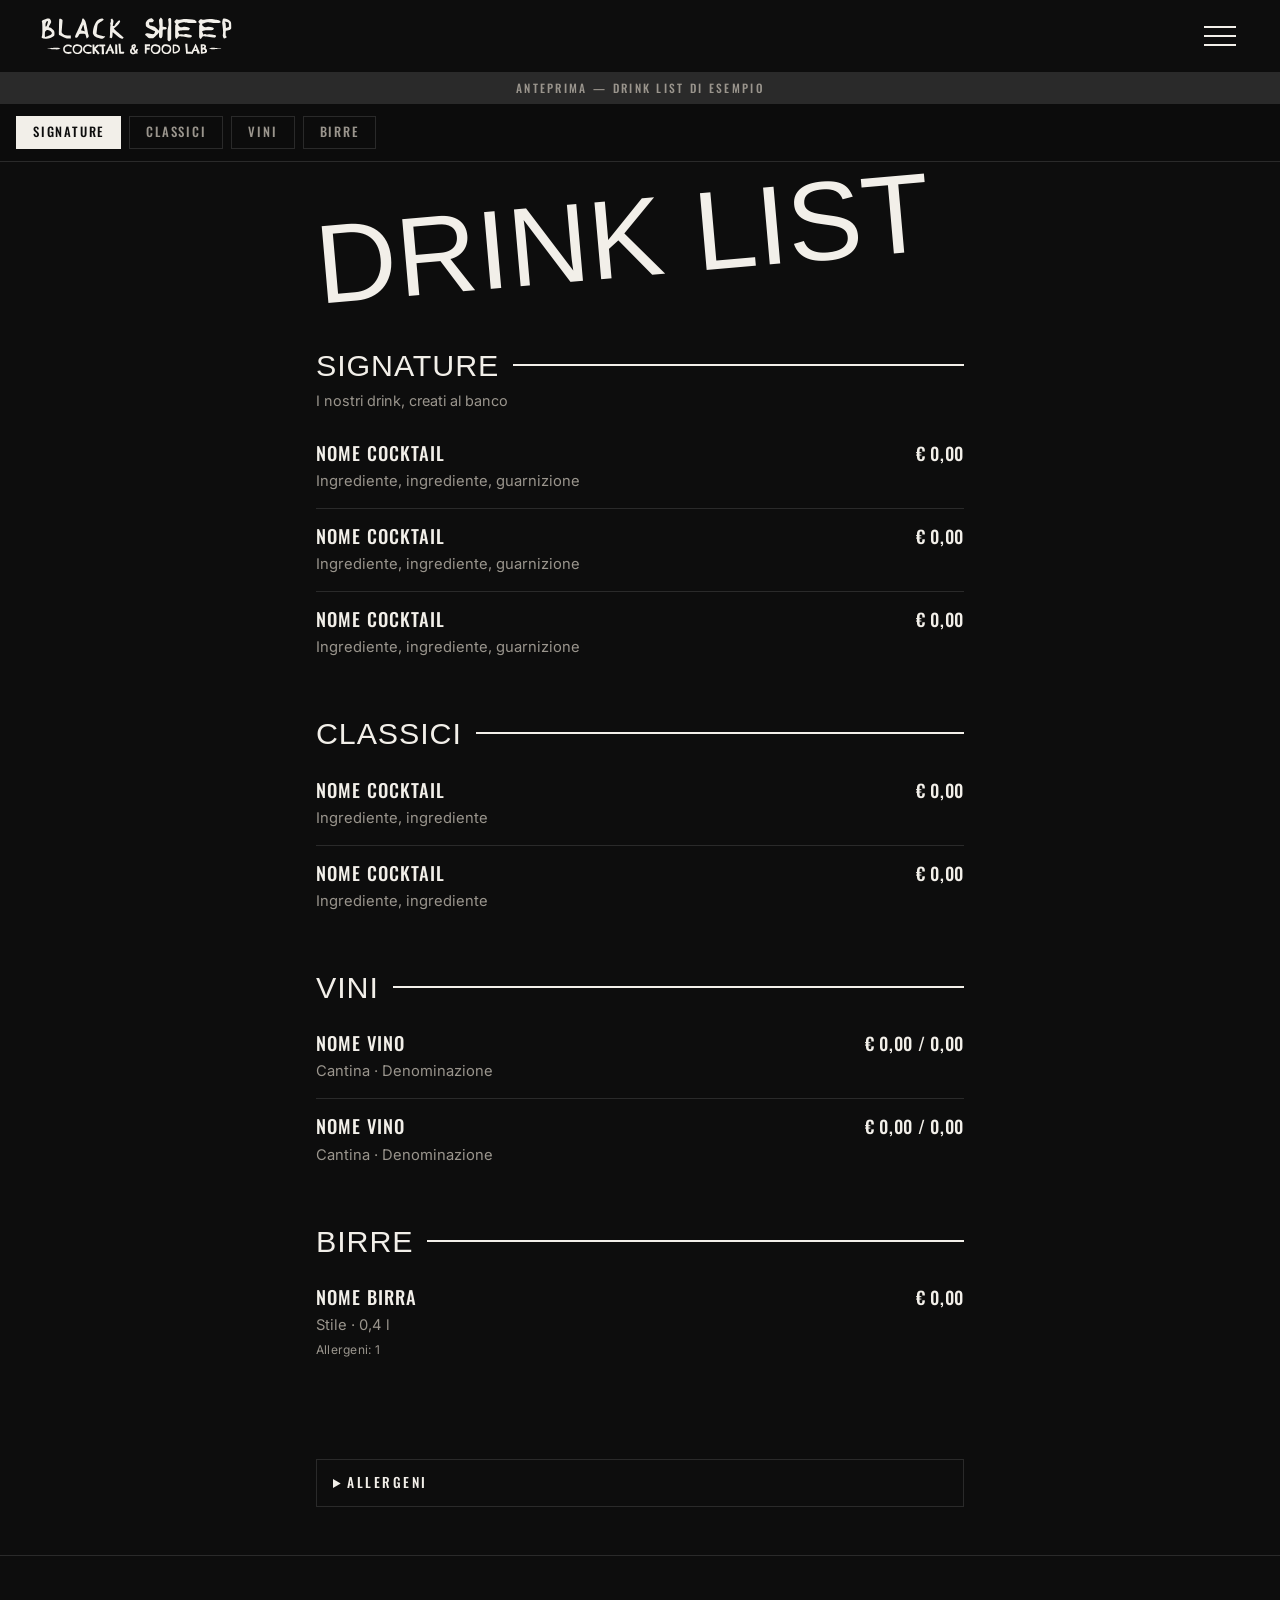
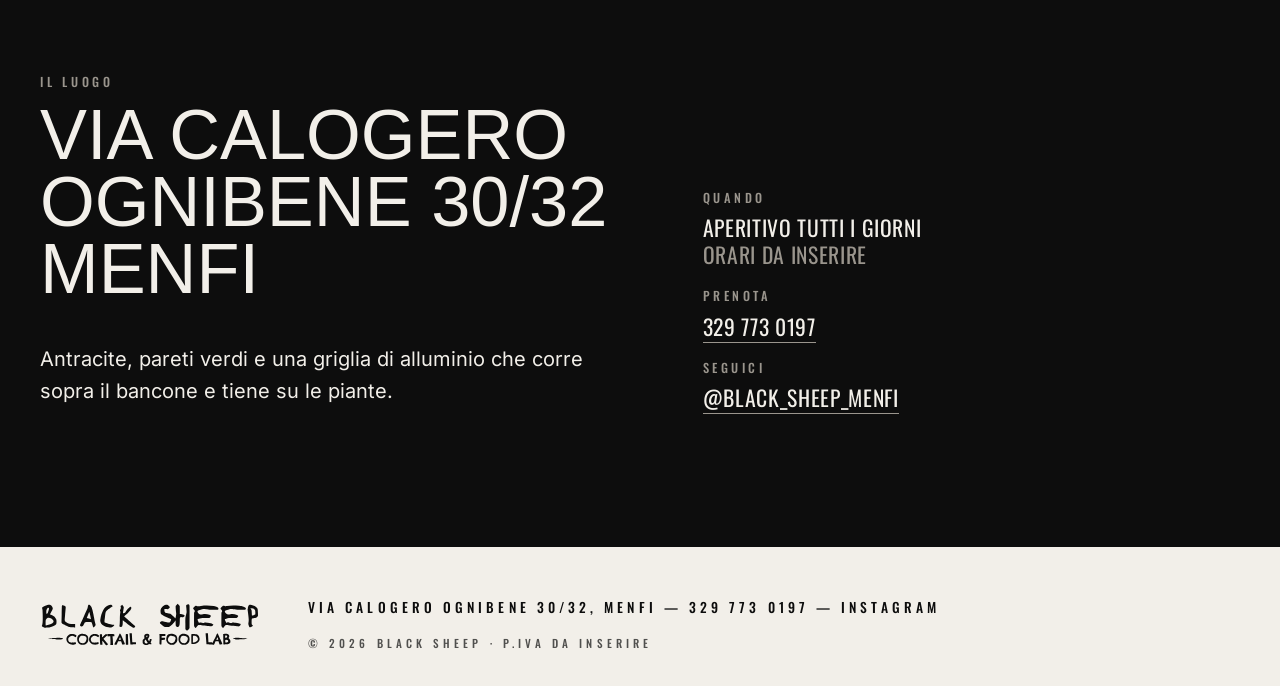
==== drink/index.html @ 18cd416e "Sito su tre pagine dal menu ad hamburger: Home, Storia, Drink list Il luogo con il telefono per pren" ====
<!doctype html>
<html lang="it">
<head>
  <meta charset="utf-8">
  <meta name="viewport" content="width=device-width, initial-scale=1, viewport-fit=cover">
  <title>Drink list · Black Sheep Menfi</title>
  <meta name="description" content="La drink card di Black Sheep, cocktail &amp; food lab a Menfi: signature di Giacomo, classici, vini e birre.">
  <meta name="theme-color" content="#0d0d0d">
  <meta property="og:title" content="Drink list · Black Sheep Menfi">
  <meta property="og:description" content="Uscire dagli schemi, un drink alla volta. Menfi.">
  <meta property="og:image" content="../assets/og.png">
  <link rel="icon" href="../assets/marchio.svg" type="image/svg+xml">
  <link rel="apple-touch-icon" href="../assets/apple-touch-icon.png">
  <link rel="preload" href="../assets/fonts/anton-latin-400-normal.woff2" as="font" type="font/woff2" crossorigin>
  <link rel="preload" href="../assets/fonts/oswald-latin-500-normal.woff2" as="font" type="font/woff2" crossorigin>
  <link rel="stylesheet" href="../style.css">
</head>
<body class="page-menu">
  <header class="nav">
    <div class="wrap nav__inner">
      <a class="nav__brand" href="../" aria-label="Black Sheep, home">
        <img src="../assets/logo-scritta-bianco.svg" alt="Black Sheep · Cocktail &amp; Food Lab" width="193" height="40">
      </a>
      <button class="nav__toggle" type="button" aria-label="Menu" aria-expanded="false" aria-controls="panel">
        <span></span><span></span><span></span>
      </button>
      <div class="nav__panel" id="panel">
        <nav class="nav__links" aria-label="Pagine">
          <a href="../">Home</a>
          <a href="../storia/">Storia</a>
          <a href="../drink/" aria-current="page">Drink list</a>
        </nav>
        <div class="nav__extra">
          <a class="btn btn--solid" href="tel:+393297730197">Prenota · 329 773 0197</a>
          <a class="btn" href="https://www.instagram.com/black_sheep_menfi/" target="_blank" rel="noopener">Instagram</a>
        </div>
      </div>
    </div>
  </header>

  <p class="preview" id="preview" hidden>Anteprima — drink list di esempio</p>

  <h1 class="visually-hidden">Drink list di Black Sheep · Cocktail &amp; Food Lab</h1>

  <nav class="tabs" id="tabs" aria-label="Categorie del menù"></nav>

  <main class="mmain" id="menu"></main>

  <section class="info" aria-label="Note e allergeni">
    <p class="info__coperto" id="coperto"></p>
    <details class="allergeni">
      <summary>Allergeni</summary>
      <p>Per qualsiasi informazione su allergeni e intolleranze chiedi al nostro staff.</p>
      <ol>
        <li>Cereali contenenti glutine</li>
        <li>Crostacei</li>
        <li>Uova</li>
        <li>Pesce</li>
        <li>Arachidi</li>
        <li>Soia</li>
        <li>Latte e lattosio</li>
        <li>Frutta a guscio</li>
        <li>Sedano</li>
        <li>Senape</li>
        <li>Semi di sesamo</li>
        <li>Anidride solforosa e solfiti</li>
        <li>Lupini</li>
        <li>Molluschi</li>
      </ol>
    </details>
  </section>


  <section class="place" aria-labelledby="luogo">
    <div class="wrap place__inner">
      <div>
        <p class="eyebrow" id="luogo">Il luogo</p>
        <h2 class="place__title"><a href="https://maps.google.com/?q=Via+Calogero+Ognibene+30,+92013+Menfi+AG" target="_blank" rel="noopener">Via Calogero<br>Ognibene 30/32<br>Menfi</a></h2>
        <div class="story story--wide">
          <p>Antracite, pareti verdi e una griglia di alluminio che corre sopra il bancone e tiene su le piante.</p>
        </div>
      </div>
      <dl class="facts">
        <div>
          <dt>Quando</dt>
          <dd>Aperitivo tutti i giorni<br><span class="todo">orari da inserire</span></dd>
        </div>
        <div>
          <dt>Prenota</dt>
          <dd><a href="tel:+393297730197">329 773 0197</a></dd>
        </div>
        <div>
          <dt>Seguici</dt>
          <dd><a href="https://www.instagram.com/black_sheep_menfi/" target="_blank" rel="noopener">@black_sheep_menfi</a></dd>
        </div>
      </dl>
    </div>
  </section>

  <footer class="foot">
    <div class="wrap foot__inner">
      <img class="foot__logo" src="../assets/logo-scritta.svg" alt="Black Sheep · Cocktail &amp; Food Lab" width="2139" height="444">
      <div class="foot__text">
        <p>Via Calogero Ognibene 30/32, Menfi — <a href="tel:+393297730197">329 773 0197</a> — <a href="https://www.instagram.com/black_sheep_menfi/" target="_blank" rel="noopener">Instagram</a></p>
        <p class="foot__small">© 2026 Black Sheep · P.IVA da inserire</p>
      </div>
    </div>
  </footer>

  <script src="menu.js"></script>
  <script src="app.js"></script>
  <script src="../site.js"></script>
</body>
</html>
---- style.css ----
/* Font ospitati sul sito: nessuna richiesta a servizi esterni */
@font-face { font-family: "Anton"; font-weight: 400; font-display: swap; src: url("assets/fonts/anton-latin-400-normal.woff2") format("woff2"); }
@font-face { font-family: "Oswald"; font-weight: 400; font-display: swap; src: url("assets/fonts/oswald-latin-400-normal.woff2") format("woff2"); }
@font-face { font-family: "Oswald"; font-weight: 500; font-display: swap; src: url("assets/fonts/oswald-latin-500-normal.woff2") format("woff2"); }
@font-face { font-family: "Oswald"; font-weight: 600; font-display: swap; src: url("assets/fonts/oswald-latin-600-normal.woff2") format("woff2"); }
@font-face { font-family: "Inter"; font-weight: 400; font-display: swap; src: url("assets/fonts/inter-latin-400-normal.woff2") format("woff2"); }
@font-face { font-family: "Inter"; font-weight: 500; font-display: swap; src: url("assets/fonts/inter-latin-500-normal.woff2") format("woff2"); }
@font-face { font-family: "Inter"; font-weight: 400; font-style: italic; font-display: swap; src: url("assets/fonts/inter-latin-400-italic.woff2") format("woff2"); }

:root {
  --bg: #0d0d0d;
  --ink: #f2efe9;
  --muted: #9a958d;
  --line: #2a2a2a;
  --poster: "Anton", Impact, "Arial Narrow", sans-serif;
  --display: "Oswald", "Arial Narrow", sans-serif;
  --body: "Inter", system-ui, -apple-system, sans-serif;
  --wrap: 1240px;
  --nav-h: 72px;
}

* { box-sizing: border-box; }

html { scroll-behavior: smooth; scroll-padding-top: var(--nav-h); -webkit-text-size-adjust: 100%; }

body {
  margin: 0;
  background: var(--bg);
  color: var(--ink);
  font: 400 16px/1.6 var(--body);
  -webkit-font-smoothing: antialiased;
  overflow-x: hidden;
}

a { color: inherit; }
img { max-width: 100%; }

.wrap { max-width: var(--wrap); margin: 0 auto; padding: 0 20px; }

/* Ardesia: piastrella specchiata, senza giunture */
.slate { background: #1b1b1b url("assets/ardesia.jpg") center top / 1000px auto repeat; }

/* ——— Navigazione: barra con la scritta e menu ad hamburger a tutto schermo ——— */
.nav {
  position: sticky;
  top: 0;
  z-index: 50;
  height: var(--nav-h);
  background: var(--bg);
}
.nav__inner { height: 100%; display: flex; align-items: center; justify-content: space-between; gap: 24px; }
.nav__brand { position: relative; z-index: 2; }
.nav__brand img { display: block; height: 40px; width: auto; }
.nav__toggle {
  position: relative;
  z-index: 2;
  display: grid;
  gap: 7px;
  padding: 14px 4px;
  background: none;
  border: 0;
  cursor: pointer;
}
.nav__toggle span { display: block; width: 32px; height: 2px; background: var(--ink); transition: transform .25s, opacity .25s; }
.nav--open .nav__toggle span:nth-child(1) { transform: translateY(9px) rotate(45deg); }
.nav--open .nav__toggle span:nth-child(2) { opacity: 0; }
.nav--open .nav__toggle span:nth-child(3) { transform: translateY(-9px) rotate(-45deg); }

.nav__panel {
  position: fixed;
  inset: 0;
  z-index: 1;
  display: flex;
  flex-direction: column;
  justify-content: center;
  padding: calc(var(--nav-h) + 24px) clamp(20px, 6vw, 96px) 40px;
  background: var(--bg);
  opacity: 0;
  visibility: hidden;
  transition: opacity .3s, visibility .3s;
}
.nav--open .nav__panel { opacity: 1; visibility: visible; }
.nav__links { display: flex; flex-direction: column; gap: 6px; }
.nav__links a {
  font: 400 clamp(3.4rem, 13vw, 9rem)/.95 var(--poster);
  text-transform: uppercase;
  letter-spacing: .01em;
  text-decoration: none;
  transition: transform .2s;
}
.nav__links a:hover, .nav__links a[aria-current="page"] { transform: translateX(.12em) rotate(-2deg); }
.nav__links a[aria-current="page"]::before { content: "→ "; }
.nav__extra { display: flex; flex-wrap: wrap; gap: 14px; margin-top: 40px; }

/* ——— Nastro che scorre ——— */
.tape {
  overflow: hidden;
  background: var(--ink);
  color: var(--bg);
  white-space: nowrap;
  font: 400 clamp(1.6rem, 3.6vw, 2.8rem)/1 var(--poster);
  text-transform: uppercase;
  letter-spacing: .02em;
  padding: .28em 0 .22em;
}
.tape__track { display: inline-block; animation: tape 38s linear infinite; }
.tape--rev .tape__track { animation-direction: reverse; }
@keyframes tape { to { transform: translateX(-50%); } }

.tapes { display: grid; gap: 14px; padding: 8px 0; }

/* Nastri inclinati sopra l'apertura */
.tape--cross {
  position: absolute;
  z-index: 2;
  left: -20%;
  width: 140%;
  box-shadow: 0 10px 30px rgba(0,0,0,.45);
}

@media (prefers-reduced-motion: reduce) {
  .tape__track { animation: none; }
  html { scroll-behavior: auto; }
}

/* ——— Apertura ——— */
.hero {
  position: relative;
  min-height: calc(100svh - var(--nav-h));
  display: grid;
  place-items: center;
  overflow: hidden;
  text-align: center;
  padding: 120px 20px 140px;
}
.hero::after {
  content: "";
  position: absolute;
  inset: 0;
  background: radial-gradient(70% 60% at 50% 48%, transparent 30%, rgba(0,0,0,.55) 100%);
  pointer-events: none;
}
.hero__inner { position: relative; z-index: 3; }
.hero h1 { margin: 0; }
.hero__logo { display: block; margin: 0 auto; width: min(460px, 74vw); height: auto; filter: drop-shadow(0 6px 24px rgba(0,0,0,.5)); }
.hero__claim {
  margin: 28px 0 0;
  font: 500 clamp(.9rem, 2.2vw, 1.15rem)/1.2 var(--display);
  letter-spacing: .32em;
  text-transform: uppercase;
}
.hero .tape--cross:nth-of-type(1) { top: 7%; transform: rotate(-9deg); }
.hero .tape--cross:nth-of-type(2) { bottom: 6%; transform: rotate(7deg); }

/* ——— Titoli da manifesto ——— */
.poster {
  margin: 0;
  font: 400 clamp(4.2rem, 15vw, 12rem)/.86 var(--poster);
  text-transform: uppercase;
  letter-spacing: .01em;
  transform: rotate(-6deg);
  transform-origin: left center;
}
.poster--right { text-align: right; transform: rotate(5deg); transform-origin: right center; }
.poster small { display: block; font-size: .38em; line-height: 1; margin-top: .25em; letter-spacing: .04em; }

.statement {
  margin: 0;
  font: 400 clamp(1.7rem, 4.6vw, 3.6rem)/1.04 var(--display);
  text-transform: uppercase;
  letter-spacing: .01em;
}
.statement--right { text-align: right; }

.section { position: relative; padding: clamp(80px, 12vw, 160px) 0; }

/* Collage foto + testo, asimmetrico e sovrapposto */
.collage {
  display: grid;
  grid-template-columns: repeat(12, 1fr);
  gap: 20px;
  margin-top: clamp(48px, 8vw, 96px);
  align-items: center;
}
.collage > * { min-width: 0; }
.collage__a { grid-column: 1 / span 6; grid-row: 1; }
.collage__b { grid-column: 5 / -1; grid-row: 1; position: relative; z-index: 2; }
.collage__c { grid-column: 7 / -1; grid-row: 2; margin-top: -8vw; }
.collage__d { grid-column: 1 / span 7; grid-row: 2; position: relative; z-index: 2; }
.collage .ph { aspect-ratio: 4 / 5; }
.collage__b .statement, .collage__d .statement { text-shadow: 0 2px 18px rgba(0,0,0,.8); }

@media (max-width: 760px) {
  .collage { grid-template-columns: 1fr; gap: 0; }
  .collage__a, .collage__b, .collage__c, .collage__d { grid-column: 1; grid-row: auto; margin: 0; }
  .collage__a { width: 82%; }
  .collage__b { margin-top: -22vw; }
  .collage__c { width: 82%; margin: 48px 0 0 auto; }
  .collage__d { margin-top: -18vw; }
}

/* Segnaposto foto: da sostituire con le foto del locale */
.ph {
  display: grid;
  place-items: center;
  background:
    radial-gradient(120% 80% at 30% 20%, #2a2a2a 0%, transparent 60%),
    linear-gradient(160deg, #1d1d1d, #0f0f0f);
  color: #57534d;
  font: 500 .75rem/1 var(--display);
  letter-spacing: .3em;
  text-transform: uppercase;
}

.pair { display: grid; grid-template-columns: minmax(0, 1fr); gap: 20px; margin-top: clamp(48px, 8vw, 96px); }
@media (min-width: 760px) { .pair { grid-template-columns: 1fr 1fr; } }
.pair .ph { aspect-ratio: 4 / 5; }
.pair .ph:nth-child(2) { margin-top: 12%; }
@media (max-width: 759px) { .pair .ph { width: 82%; } .pair .ph:nth-child(2) { margin: -10% 0 0 auto; } }

/* Pulsanti */
.btn {
  display: inline-flex;
  align-items: center;
  gap: 12px;
  min-height: 56px;
  padding: 0 30px;
  border: 2px solid var(--ink);
  font: 500 .9rem/1 var(--display);
  letter-spacing: .2em;
  text-transform: uppercase;
  text-decoration: none;
  transition: background .2s, color .2s;
}
.btn--solid { background: var(--ink); color: var(--bg); }
.btn--solid:hover { background: transparent; color: var(--ink); }
.btn:not(.btn--solid):hover { background: var(--ink); color: var(--bg); }
.actions { display: flex; flex-wrap: wrap; gap: 14px; margin-top: 40px; }

.facts { display: grid; gap: 28px; margin-top: 48px; }
@media (min-width: 760px) { .facts { grid-template-columns: repeat(3, 1fr); } }
.facts dt { font: 500 .78rem/1 var(--display); letter-spacing: .28em; text-transform: uppercase; color: var(--muted); }
.facts dd { margin: 10px 0 0; font: 400 1.35rem/1.25 var(--display); text-transform: uppercase; letter-spacing: .03em; }
.facts a { text-decoration: none; border-bottom: 1px solid var(--muted); }
.todo { color: var(--muted); }

/* Drink: foto con titolo sovrapposto */
.feature { position: relative; margin-top: clamp(48px, 8vw, 96px); }
.feature .ph { aspect-ratio: 16 / 9; }
.feature .statement { position: absolute; right: 4%; bottom: -0.6em; max-width: 14ch; text-shadow: 0 2px 18px rgba(0,0,0,.8); }
@media (max-width: 760px) {
  .feature .ph { aspect-ratio: 4 / 5; }
  .feature .statement { position: static; margin-top: -1.2em; text-align: right; }
}

/* Food della settimana in home */
.week {
  display: inline-block;
  margin: 28px 0 0;
  padding: 10px 16px;
  background: var(--ink);
  color: var(--bg);
  font: 500 .9rem/1 var(--display);
  letter-spacing: .2em;
  text-transform: uppercase;
  transform: rotate(-2deg);
}
.dishes { list-style: none; margin: 48px 0 0; padding: 0; border-top: 2px solid var(--ink); }
.dishes li {
  display: flex;
  align-items: baseline;
  justify-content: space-between;
  gap: 24px;
  padding: 22px 0;
  border-bottom: 1px solid var(--line);
}
.dishes strong { font: 400 clamp(1.5rem, 4vw, 2.6rem)/1.05 var(--poster); text-transform: uppercase; letter-spacing: .02em; }
.dishes span { display: block; margin-top: 6px; color: var(--muted); font-size: .95rem; }
.dishes em { flex: none; font: 500 1.2rem/1 var(--display); font-style: normal; letter-spacing: .04em; }

/* Pecora prima del piè di pagina */
.sheep { display: block; width: min(220px, 50vw); height: auto; margin: 0 auto; }

/* ——— Il luogo: in fondo a ogni pagina ——— */
.eyebrow { margin: 0 0 14px; font: 500 .78rem/1 var(--display); letter-spacing: .3em; text-transform: uppercase; color: var(--muted); }
.place { padding: clamp(72px, 10vw, 120px) 0; border-top: 1px solid var(--line); }
.place__inner { display: grid; gap: 40px; }
@media (min-width: 860px) { .place__inner { grid-template-columns: 1.1fr 1fr; gap: 72px; align-items: end; } }
.place__title { margin: 0; font: 400 clamp(2.4rem, 6vw, 4.4rem)/.95 var(--poster); text-transform: uppercase; }
.place__title a { text-decoration: none; }
.place .facts { margin-top: 0; grid-template-columns: 1fr; gap: 22px; }

/* ——— Piè di pagina ——— */
.foot { background: var(--ink); color: var(--bg); padding: 48px 0 calc(32px + env(safe-area-inset-bottom)); }
.foot__inner { display: grid; gap: 28px; align-items: center; }
@media (min-width: 760px) { .foot__inner { grid-template-columns: auto 1fr; gap: 48px; } }
.foot__logo { width: 220px; height: auto; }
.foot__text { font: 500 .85rem/1.9 var(--display); letter-spacing: .3em; text-transform: uppercase; }
.foot__text p { margin: 0; }
.foot__text a { text-decoration: none; }
.foot__text a:hover { text-decoration: underline; }
.foot__small { margin-top: 12px !important; font-size: .7rem; opacity: .7; }

/* Avviso anteprima */
.preview {
  margin: 0;
  padding: 8px 16px;
  background: #2a2a2a;
  text-align: center;
  font: 500 .72rem/1.4 var(--display);
  letter-spacing: .2em;
  text-transform: uppercase;
  color: var(--muted);
}

/* ——— Pagina menù ——— */
.tabs {
  position: sticky;
  top: 0;
  z-index: 40;
  display: flex;
  gap: 8px;
  overflow-x: auto;
  padding: 12px 16px;
  background: rgba(13, 13, 13, .94);
  backdrop-filter: blur(10px);
  -webkit-backdrop-filter: blur(10px);
  border-bottom: 1px solid var(--line);
  scrollbar-width: none;
}
.tabs::-webkit-scrollbar { display: none; }
.tabs__item {
  flex: none;
  padding: 9px 16px;
  border: 1px solid var(--line);
  font: 500 .8rem/1 var(--display);
  letter-spacing: .14em;
  text-transform: uppercase;
  text-decoration: none;
  color: var(--muted);
  transition: background .2s, color .2s, border-color .2s;
}
.tabs__item.is-active { background: var(--ink); border-color: var(--ink); color: var(--bg); }
.tabs__sep { flex: none; width: 2px; margin: 2px 4px; background: var(--ink); }

.page-menu .tabs { top: var(--nav-h); }
html:has(.page-menu) { scroll-padding-top: calc(var(--nav-h) + 64px); }

.mmain { max-width: 680px; margin: 0 auto; padding: 0 16px 24px; }

.group { padding-top: 56px; }
.group__title {
  margin: 0;
  font: 400 clamp(4rem, 20vw, 7rem)/.86 var(--poster);
  text-transform: uppercase;
  transform: rotate(-5deg);
  transform-origin: left center;
}
.group__week { margin: 26px 0 0; }
.group + .group { margin-top: 48px; }
.group-tape { margin: 56px -16px 0; }

.cat { padding: 36px 0 8px; }
.cat__title {
  margin: 0;
  font: 400 1.9rem/1 var(--poster);
  letter-spacing: .03em;
  text-transform: uppercase;
  display: flex;
  align-items: center;
  gap: 14px;
}
.cat__title::after { content: ""; flex: 1; height: 2px; background: var(--ink); }
.cat__note { margin: 8px 0 0; color: var(--muted); font-size: .9rem; }

.items { list-style: none; margin: 14px 0 0; padding: 0; }
.item { padding: 16px 0; border-bottom: 1px solid var(--line); }
.item:last-child { border-bottom: 0; }
.item__head { display: flex; align-items: baseline; justify-content: space-between; gap: 16px; }
.item__name { font: 500 1.15rem/1.2 var(--display); letter-spacing: .06em; text-transform: uppercase; }
.item__frozen { margin-left: 2px; color: var(--muted); }
.item__price { flex: none; font: 500 1.1rem/1 var(--display); letter-spacing: .04em; font-variant-numeric: tabular-nums; white-space: nowrap; }
.item__desc { margin: 6px 0 0; color: var(--muted); font-size: .92rem; line-height: 1.5; }
.item__all { margin: 4px 0 0; color: var(--muted); font-size: .75rem; letter-spacing: .02em; }

.info { max-width: 680px; margin: 0 auto; padding: 32px 16px 48px; color: var(--muted); font-size: .85rem; }
.info p { margin: 0 0 8px; }
.info__coperto { color: var(--ink); font: 500 1rem/1.4 var(--display); letter-spacing: .1em; text-transform: uppercase; }
.info__coperto:empty { display: none; }

.allergeni { margin: 20px 0 0; border: 1px solid var(--line); padding: 0 16px; }
.allergeni summary {
  cursor: pointer;
  padding: 16px 0;
  font: 500 .85rem/1 var(--display);
  letter-spacing: .18em;
  text-transform: uppercase;
  color: var(--ink);
}
.allergeni ol { margin: 0 0 16px; padding-left: 22px; columns: 2; column-gap: 24px; }
.allergeni li { break-inside: avoid; margin-bottom: 4px; }
@media (max-width: 360px) { .allergeni ol { columns: 1; } }

.visually-hidden {
  position: absolute !important;
  width: 1px; height: 1px;
  overflow: hidden;
  clip: rect(0 0 0 0);
  white-space: nowrap;
}

/* Testi di racconto (storia, banco, luogo) */
.story { font-size: clamp(1.05rem, 1.6vw, 1.25rem); line-height: 1.6; max-width: 46ch; }
.story p { margin: 0 0 1em; }
.story h3 { margin: 1.6em 0 .4em; font: 400 clamp(1.6rem, 3vw, 2.2rem)/1 var(--poster); text-transform: uppercase; letter-spacing: .02em; }
.collage__d.story { text-shadow: 0 2px 14px rgba(0,0,0,.85); }
.story--wide { margin-top: 40px; max-width: 58ch; }

.person { margin: 0; }
.person .ph { aspect-ratio: 4 / 5; }
.person figcaption { margin-top: 14px; font: 400 2rem/1 var(--poster); text-transform: uppercase; letter-spacing: .02em; }
.pair .person:nth-child(2) { margin-top: 12%; }
@media (max-width: 759px) { .pair .person { width: 82%; } .pair .person:nth-child(2) { margin: -10% 0 0 auto; } .pair .person .ph { width: 100%; margin: 0; } }

/* Home: due grandi blocchi verso Storia e Drink list */
.cards { display: grid; gap: 20px; }
@media (min-width: 760px) { .cards { grid-template-columns: 1fr 1fr; } }
.card {
  display: flex;
  flex-direction: column;
  justify-content: flex-end;
  gap: 12px;
  min-height: clamp(300px, 40vw, 460px);
  padding: clamp(24px, 4vw, 44px);
  border: 2px solid var(--ink);
  text-decoration: none;
  transition: transform .2s;
}
.card:hover { transform: rotate(-1.5deg); }
.card__title { font: 400 clamp(3rem, 8vw, 6rem)/.9 var(--poster); text-transform: uppercase; }
.card__text { color: var(--muted); font-size: 1.05rem; max-width: 32ch; }
.card__go { font: 500 .9rem/1 var(--display); letter-spacing: .22em; text-transform: uppercase; }
.card--solid { background: var(--ink); color: var(--bg); }
.card--solid .card__text { color: #4a4740; }
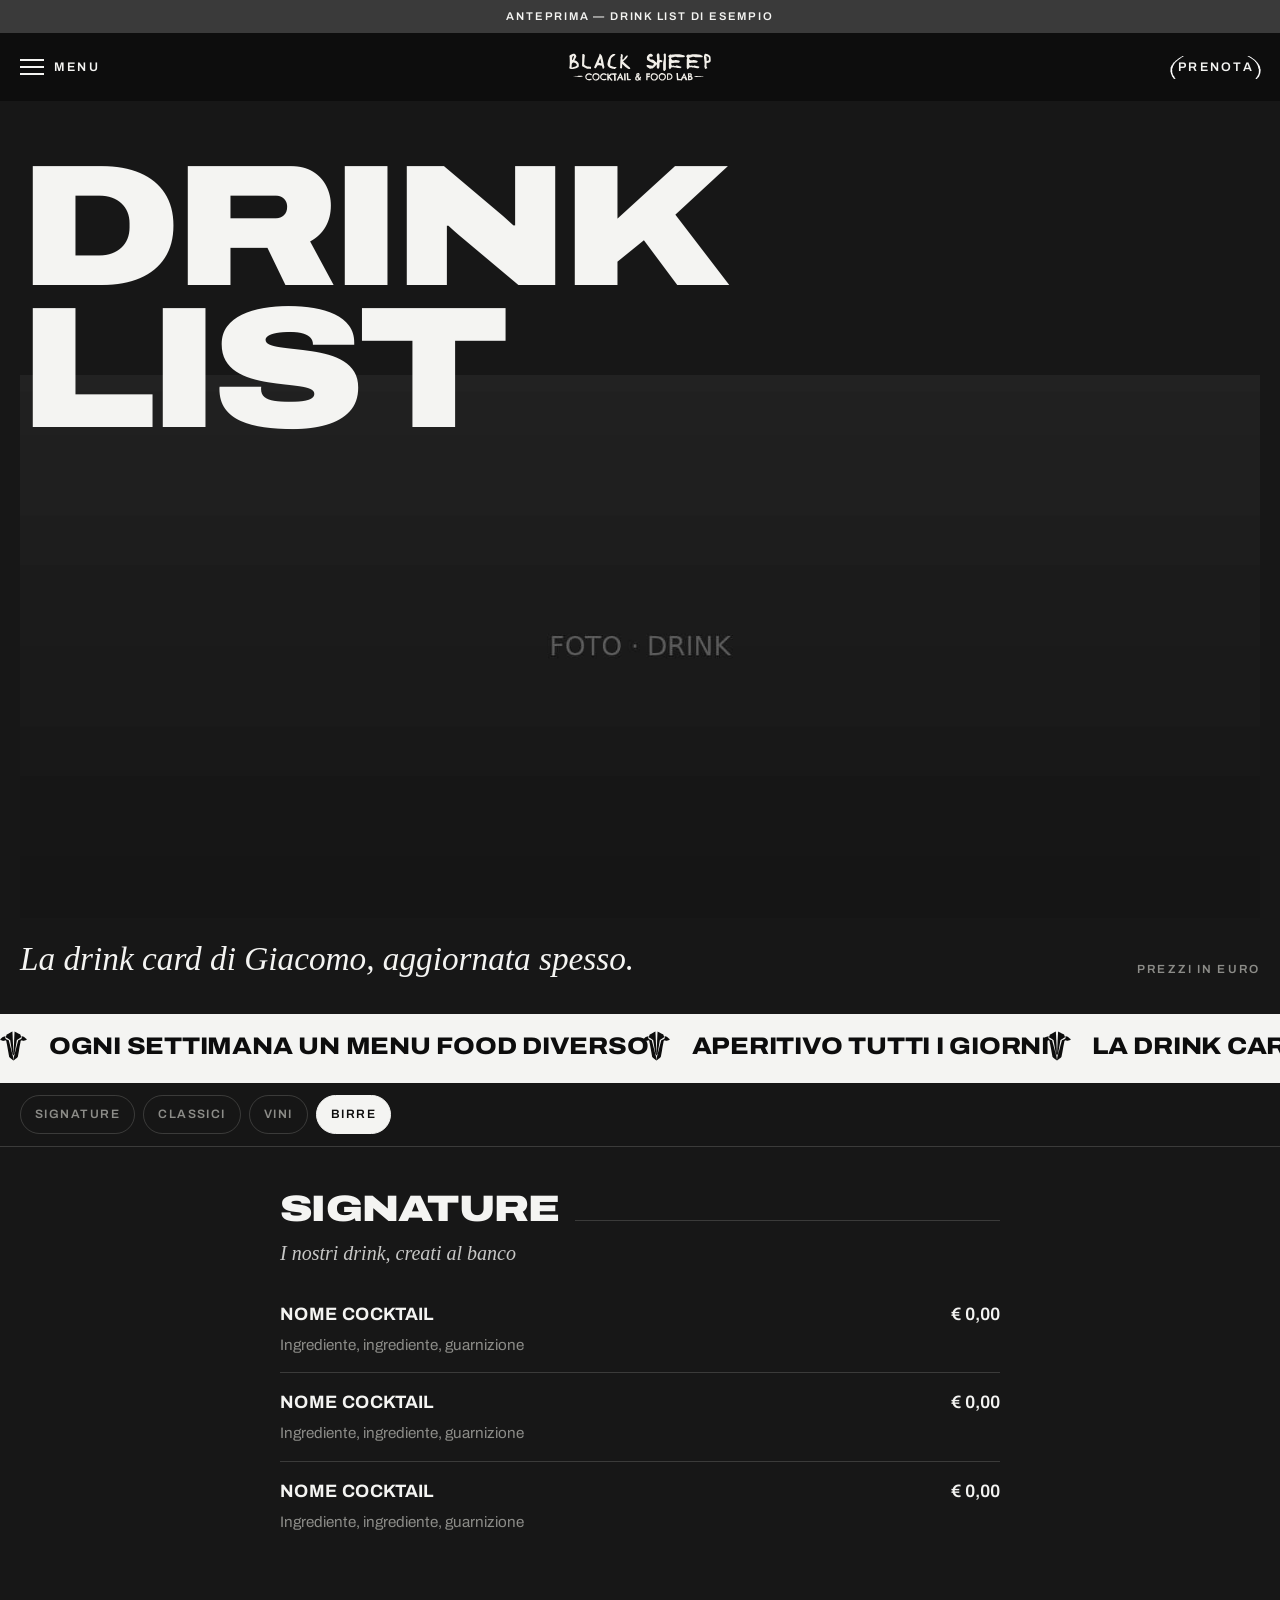
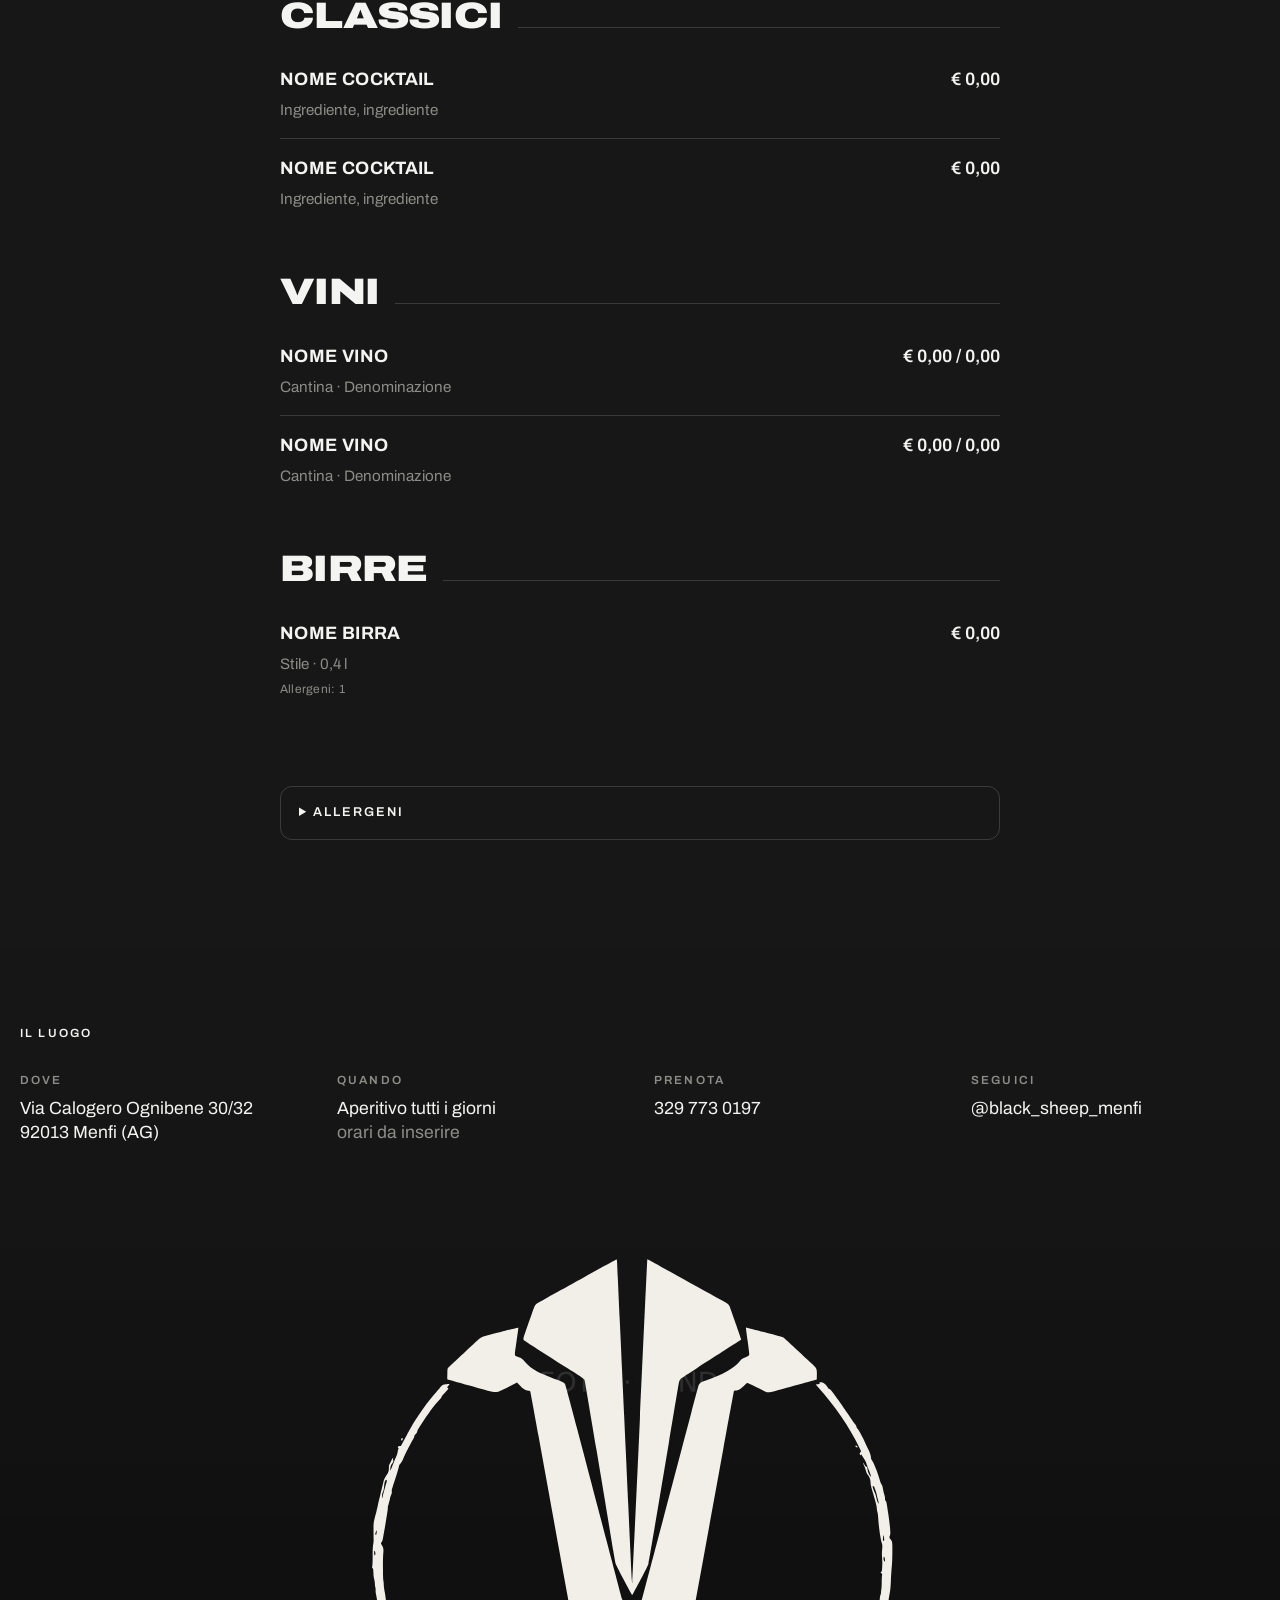
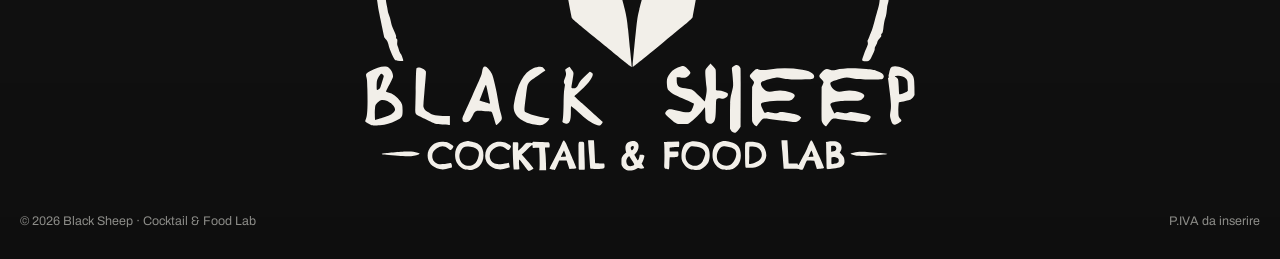
==== commit 62b4a993: "Nuova grafica dalle ispirazioni del cliente: fondo antracite, foto flash, titoli giganti Home con la" ====
--- a/drink/index.html
+++ b/drink/index.html
@@ -4,47 +4,58 @@
   <meta charset="utf-8">
   <meta name="viewport" content="width=device-width, initial-scale=1, viewport-fit=cover">
   <title>Drink list · Black Sheep Menfi</title>
-  <meta name="description" content="La drink card di Black Sheep, cocktail &amp; food lab a Menfi: signature di Giacomo, classici, vini e birre.">
+  <meta name="description" content="La drink list di Black Sheep, cocktail &amp; food lab a Menfi: signature di Giacomo, classici, vini e birre, con i prezzi.">
   <meta name="theme-color" content="#0d0d0d">
   <meta property="og:title" content="Drink list · Black Sheep Menfi">
   <meta property="og:description" content="Uscire dagli schemi, un drink alla volta. Menfi.">
   <meta property="og:image" content="../assets/og.png">
   <link rel="icon" href="../assets/marchio.svg" type="image/svg+xml">
   <link rel="apple-touch-icon" href="../assets/apple-touch-icon.png">
-  <link rel="preload" href="../assets/fonts/anton-latin-400-normal.woff2" as="font" type="font/woff2" crossorigin>
-  <link rel="preload" href="../assets/fonts/oswald-latin-500-normal.woff2" as="font" type="font/woff2" crossorigin>
+  <link rel="preload" href="../assets/fonts/archivo-variabile.woff2" as="font" type="font/woff2" crossorigin>
   <link rel="stylesheet" href="../style.css">
 </head>
-<body class="page-menu">
+<body class="page-drink">
+  <p class="preview" id="preview" hidden>Anteprima — drink list di esempio</p>
   <header class="nav">
     <div class="wrap nav__inner">
+      <button class="nav__toggle" type="button" aria-expanded="false" aria-controls="panel">
+        <span class="nav__burger" aria-hidden="true"><span></span><span></span><span></span></span> Menu
+      </button>
       <a class="nav__brand" href="../" aria-label="Black Sheep, home">
-        <img src="../assets/logo-scritta-bianco.svg" alt="Black Sheep · Cocktail &amp; Food Lab" width="193" height="40">
+        <img src="../assets/logo-scritta-bianco.svg" alt="Black Sheep · Cocktail &amp; Food Lab" width="145" height="30">
       </a>
-      <button class="nav__toggle" type="button" aria-label="Menu" aria-expanded="false" aria-controls="panel">
-        <span></span><span></span><span></span>
-      </button>
-      <div class="nav__panel" id="panel">
-        <nav class="nav__links" aria-label="Pagine">
+      <a class="nav__book arc" href="tel:+393297730197">Prenota</a>
+    </div>
+    <div class="nav__panel" id="panel">
+      <nav class="nav__links" aria-label="Pagine">
           <a href="../">Home</a>
-          <a href="../storia/">Storia</a>
+          <a href="../#storia">La storia</a>
           <a href="../drink/" aria-current="page">Drink list</a>
-        </nav>
-        <div class="nav__extra">
-          <a class="btn btn--solid" href="tel:+393297730197">Prenota · 329 773 0197</a>
-          <a class="btn" href="https://www.instagram.com/black_sheep_menfi/" target="_blank" rel="noopener">Instagram</a>
-        </div>
+      </nav>
+      <div class="nav__foot">
+        <a class="label arc" href="tel:+393297730197">Prenota · 329 773 0197</a>
+        <a class="label" href="https://www.instagram.com/black_sheep_menfi/" target="_blank" rel="noopener">Instagram</a>
+        <span class="label" style="color:var(--grigio)">Via Calogero Ognibene 30/32 · Menfi</span>
       </div>
     </div>
   </header>
 
-  <p class="preview" id="preview" hidden>Anteprima — drink list di esempio</p>
-
-  <h1 class="visually-hidden">Drink list di Black Sheep · Cocktail &amp; Food Lab</h1>
+  <main>
+    <section class="dhead">
+      <div class="wrap">
+        <h1 class="mega">Drink<br>list</h1>
+        <img class="dhead__img" src="../assets/foto/drink.jpg" alt="">
+        <div class="dhead__foot">
+          <p class="serif">La drink card di Giacomo, aggiornata spesso.</p>
+          <p class="label" style="color:var(--grigio)">Prezzi in euro</p>
+        </div>
+      </div>
+      <div class="band" data-items="Ogni settimana un menu food diverso|Aperitivo tutti i giorni|La drink card di Giacomo|Via Calogero Ognibene, Menfi" data-icon="../assets/logo-testa.svg">Ogni settimana un menu food diverso — Aperitivo tutti i giorni — La drink card di Giacomo</div>
+    </section>
 
   <nav class="tabs" id="tabs" aria-label="Categorie del menù"></nav>
 
-  <main class="mmain" id="menu"></main>
+  <div class="mmain" id="menu"></div>
 
   <section class="info" aria-label="Note e allergeni">
     <p class="info__coperto" id="coperto"></p>
@@ -69,41 +80,20 @@
       </ol>
     </details>
   </section>
-
-
-  <section class="place" aria-labelledby="luogo">
-    <div class="wrap place__inner">
-      <div>
-        <p class="eyebrow" id="luogo">Il luogo</p>
-        <h2 class="place__title"><a href="https://maps.google.com/?q=Via+Calogero+Ognibene+30,+92013+Menfi+AG" target="_blank" rel="noopener">Via Calogero<br>Ognibene 30/32<br>Menfi</a></h2>
-        <div class="story story--wide">
-          <p>Antracite, pareti verdi e una griglia di alluminio che corre sopra il bancone e tiene su le piante.</p>
-        </div>
-      </div>
-      <dl class="facts">
-        <div>
-          <dt>Quando</dt>
-          <dd>Aperitivo tutti i giorni<br><span class="todo">orari da inserire</span></dd>
-        </div>
-        <div>
-          <dt>Prenota</dt>
-          <dd><a href="tel:+393297730197">329 773 0197</a></dd>
-        </div>
-        <div>
-          <dt>Seguici</dt>
-          <dd><a href="https://www.instagram.com/black_sheep_menfi/" target="_blank" rel="noopener">@black_sheep_menfi</a></dd>
-        </div>
-      </dl>
-    </div>
-  </section>
+  </main>
 
   <footer class="foot">
+    <img class="foot__img" src="../assets/foto/fondo.jpg" alt="" loading="lazy">
     <div class="wrap foot__inner">
-      <img class="foot__logo" src="../assets/logo-scritta.svg" alt="Black Sheep · Cocktail &amp; Food Lab" width="2139" height="444">
-      <div class="foot__text">
-        <p>Via Calogero Ognibene 30/32, Menfi — <a href="tel:+393297730197">329 773 0197</a> — <a href="https://www.instagram.com/black_sheep_menfi/" target="_blank" rel="noopener">Instagram</a></p>
-        <p class="foot__small">© 2026 Black Sheep · P.IVA da inserire</p>
-      </div>
+      <p class="label" style="margin-bottom:28px">Il luogo</p>
+      <dl class="foot__facts">
+        <div><dt class="label">Dove</dt><dd><a href="https://maps.google.com/?q=Via+Calogero+Ognibene+30,+92013+Menfi+AG" target="_blank" rel="noopener">Via Calogero Ognibene 30/32<br>92013 Menfi (AG)</a></dd></div>
+        <div><dt class="label">Quando</dt><dd>Aperitivo tutti i giorni<br><span class="todo">orari da inserire</span></dd></div>
+        <div><dt class="label">Prenota</dt><dd><a href="tel:+393297730197">329 773 0197</a></dd></div>
+        <div><dt class="label">Seguici</dt><dd><a href="https://www.instagram.com/black_sheep_menfi/" target="_blank" rel="noopener">@black_sheep_menfi</a></dd></div>
+      </dl>
+      <img class="foot__logo" src="../assets/logo-bianco.svg" alt="Black Sheep · Cocktail &amp; Food Lab" width="2143" height="1995" loading="lazy">
+      <div class="foot__small"><span>© 2026 Black Sheep · Cocktail &amp; Food Lab</span><span>P.IVA <span class="todo">da inserire</span></span></div>
     </div>
   </footer>
 
--- a/style.css
+++ b/style.css
@@ -1,70 +1,102 @@
 /* Font ospitati sul sito: nessuna richiesta a servizi esterni */
-@font-face { font-family: "Anton"; font-weight: 400; font-display: swap; src: url("assets/fonts/anton-latin-400-normal.woff2") format("woff2"); }
-@font-face { font-family: "Oswald"; font-weight: 400; font-display: swap; src: url("assets/fonts/oswald-latin-400-normal.woff2") format("woff2"); }
-@font-face { font-family: "Oswald"; font-weight: 500; font-display: swap; src: url("assets/fonts/oswald-latin-500-normal.woff2") format("woff2"); }
-@font-face { font-family: "Oswald"; font-weight: 600; font-display: swap; src: url("assets/fonts/oswald-latin-600-normal.woff2") format("woff2"); }
-@font-face { font-family: "Inter"; font-weight: 400; font-display: swap; src: url("assets/fonts/inter-latin-400-normal.woff2") format("woff2"); }
-@font-face { font-family: "Inter"; font-weight: 500; font-display: swap; src: url("assets/fonts/inter-latin-500-normal.woff2") format("woff2"); }
-@font-face { font-family: "Inter"; font-weight: 400; font-style: italic; font-display: swap; src: url("assets/fonts/inter-latin-400-italic.woff2") format("woff2"); }
+@font-face { font-family: "Archivo"; font-weight: 100 900; font-stretch: 62% 125%; font-display: swap; src: url("assets/fonts/archivo-variabile.woff2") format("woff2"); }
+@font-face { font-family: "Instrument Serif"; font-style: italic; font-weight: 400; font-display: swap; src: url("assets/fonts/instrument-serif-latin-400-italic.woff2") format("woff2"); }
 
 :root {
-  --bg: #0d0d0d;
-  --ink: #f2efe9;
-  --muted: #9a958d;
-  --line: #2a2a2a;
-  --poster: "Anton", Impact, "Arial Narrow", sans-serif;
-  --display: "Oswald", "Arial Narrow", sans-serif;
-  --body: "Inter", system-ui, -apple-system, sans-serif;
-  --wrap: 1240px;
-  --nav-h: 72px;
+  --nero: #0d0d0d;
+  --antracite: #171717;
+  --antracite-chiaro: #262626;
+  --bianco: #f4f4f2;
+  --grigio: #8c8c88;
+  --linea: rgba(244, 244, 242, .16);
+  --sans: "Archivo", "Helvetica Neue", Arial, sans-serif;
+  --serif: "Instrument Serif", Georgia, serif;
+  --wrap: 1280px;
+  --nav-h: 68px;
 }
 
 * { box-sizing: border-box; }
-
 html { scroll-behavior: smooth; scroll-padding-top: var(--nav-h); -webkit-text-size-adjust: 100%; }
-
-body {
+body { margin: 0; background: var(--antracite); color: var(--bianco); font: 400 16px/1.55 var(--sans); -webkit-font-smoothing: antialiased; overflow-x: hidden; }
+a { color: inherit; }
+img { display: block; max-width: 100%; }
+.wrap { max-width: var(--wrap); margin: 0 auto; padding: 0 20px; }
+.visually-hidden { position: absolute !important; width: 1px; height: 1px; overflow: hidden; clip: rect(0 0 0 0); white-space: nowrap; }
+
+/* ——— Tipografia ——— */
+/* Titoli giganti: Archivo larghissimo e nerissimo, stretto in interlinea */
+.mega {
   margin: 0;
-  background: var(--bg);
-  color: var(--ink);
-  font: 400 16px/1.6 var(--body);
-  -webkit-font-smoothing: antialiased;
-  overflow-x: hidden;
-}
-
-a { color: inherit; }
-img { max-width: 100%; }
-
-.wrap { max-width: var(--wrap); margin: 0 auto; padding: 0 20px; }
-
-/* Ardesia: piastrella specchiata, senza giunture */
-.slate { background: #1b1b1b url("assets/ardesia.jpg") center top / 1000px auto repeat; }
-
-/* ——— Navigazione: barra con la scritta e menu ad hamburger a tutto schermo ——— */
+  font-weight: 900;
+  font-stretch: 125%;
+  font-size: clamp(3.2rem, 13.5vw, 11.5rem);
+  line-height: .82;
+  letter-spacing: -.035em;
+  text-transform: uppercase;
+}
+/* Frasi grandi: maiuscolo leggero, come una voce calma */
+.statement {
+  margin: 0;
+  font-weight: 300;
+  font-size: clamp(1.9rem, 5vw, 4rem);
+  line-height: .98;
+  letter-spacing: -.01em;
+  text-transform: uppercase;
+}
+.statement b { font-weight: 800; }
+.serif { margin: 0; font-family: var(--serif); font-style: italic; font-weight: 400; font-size: clamp(1.5rem, 2.6vw, 2.1rem); line-height: 1.15; }
+.label { margin: 0; font-weight: 600; font-size: .74rem; letter-spacing: .18em; text-transform: uppercase; }
+.text { font-size: clamp(1rem, 1.3vw, 1.12rem); line-height: 1.6; max-width: 44ch; color: rgba(244, 244, 242, .82); }
+.text p { margin: 0 0 1em; }
+
+/* ——— Gli archi del logo come segno a mano: racchiudono parole e pulsanti ——— */
+.arc { position: relative; display: inline-block; padding: .08em .5em; white-space: nowrap; text-decoration: none; }
+.arc::before {
+  content: "";
+  position: absolute;
+  inset: -.32em -.12em;
+  background: url("assets/archi-bianco.svg") center / 100% 100% no-repeat;
+  pointer-events: none;
+}
+.arc--nero::before { background-image: url("assets/archi.svg"); }
+a.arc { transition: transform .2s; }
+a.arc:hover { transform: rotate(-3deg); }
+
+/* ——— Barra in alto ——— */
 .nav {
-  position: sticky;
-  top: 0;
+  position: fixed;
+  inset: 0 0 auto;
   z-index: 50;
   height: var(--nav-h);
-  background: var(--bg);
-}
-.nav__inner { height: 100%; display: flex; align-items: center; justify-content: space-between; gap: 24px; }
-.nav__brand { position: relative; z-index: 2; }
-.nav__brand img { display: block; height: 40px; width: auto; }
+  transition: background .3s;
+}
+/* Lo sfondo sfocato sta su uno strato a parte: un filtro sulla barra stessa bloccherebbe il pannello a tutto schermo */
+.nav::before { content: ""; position: absolute; inset: 0; background: rgba(13, 13, 13, .94); backdrop-filter: blur(10px); -webkit-backdrop-filter: blur(10px); opacity: 0; transition: opacity .3s; }
+.nav--solid::before, .nav--open::before { opacity: 1; }
+.nav__inner { position: relative; z-index: 2; height: 100%; display: grid; grid-template-columns: 1fr auto 1fr; align-items: center; }
 .nav__toggle {
-  position: relative;
-  z-index: 2;
-  display: grid;
-  gap: 7px;
-  padding: 14px 4px;
+  justify-self: start;
+  display: flex;
+  align-items: center;
+  gap: 10px;
+  padding: 10px 0;
   background: none;
   border: 0;
+  color: inherit;
+  font: 600 .78rem/1 var(--sans);
+  letter-spacing: .18em;
+  text-transform: uppercase;
   cursor: pointer;
 }
-.nav__toggle span { display: block; width: 32px; height: 2px; background: var(--ink); transition: transform .25s, opacity .25s; }
-.nav--open .nav__toggle span:nth-child(1) { transform: translateY(9px) rotate(45deg); }
-.nav--open .nav__toggle span:nth-child(2) { opacity: 0; }
-.nav--open .nav__toggle span:nth-child(3) { transform: translateY(-9px) rotate(-45deg); }
+.nav__burger { display: grid; gap: 5px; }
+.nav__burger span { display: block; width: 24px; height: 2px; background: currentColor; transition: transform .25s, opacity .25s; }
+.nav--open .nav__burger span:nth-child(1) { transform: translateY(7px) rotate(45deg); }
+.nav--open .nav__burger span:nth-child(2) { opacity: 0; }
+.nav--open .nav__burger span:nth-child(3) { transform: translateY(-7px) rotate(-45deg); }
+.nav__brand { opacity: 0; transition: opacity .3s; }
+.nav__brand img { height: 30px; width: auto; }
+.nav--solid .nav__brand, .nav--open .nav__brand { opacity: 1; }
+.nav__book { justify-self: end; font: 600 .78rem/1 var(--sans); letter-spacing: .18em; text-transform: uppercase; }
 
 .nav__panel {
   position: fixed;
@@ -73,372 +105,155 @@
   display: flex;
   flex-direction: column;
   justify-content: center;
-  padding: calc(var(--nav-h) + 24px) clamp(20px, 6vw, 96px) 40px;
-  background: var(--bg);
+  gap: 40px;
+  padding: calc(var(--nav-h) + 20px) clamp(20px, 6vw, 80px) 40px;
+  background: var(--nero);
   opacity: 0;
   visibility: hidden;
   transition: opacity .3s, visibility .3s;
 }
 .nav--open .nav__panel { opacity: 1; visibility: visible; }
-.nav__links { display: flex; flex-direction: column; gap: 6px; }
+.nav__links { display: grid; gap: 4px; }
 .nav__links a {
-  font: 400 clamp(3.4rem, 13vw, 9rem)/.95 var(--poster);
-  text-transform: uppercase;
-  letter-spacing: .01em;
+  font-weight: 900;
+  font-stretch: 125%;
+  font-size: clamp(2.6rem, 11vw, 7.5rem);
+  line-height: .9;
+  letter-spacing: -.03em;
+  text-transform: uppercase;
   text-decoration: none;
-  transition: transform .2s;
-}
-.nav__links a:hover, .nav__links a[aria-current="page"] { transform: translateX(.12em) rotate(-2deg); }
-.nav__links a[aria-current="page"]::before { content: "→ "; }
-.nav__extra { display: flex; flex-wrap: wrap; gap: 14px; margin-top: 40px; }
-
-/* ——— Nastro che scorre ——— */
-.tape {
-  overflow: hidden;
-  background: var(--ink);
-  color: var(--bg);
-  white-space: nowrap;
-  font: 400 clamp(1.6rem, 3.6vw, 2.8rem)/1 var(--poster);
-  text-transform: uppercase;
-  letter-spacing: .02em;
-  padding: .28em 0 .22em;
-}
-.tape__track { display: inline-block; animation: tape 38s linear infinite; }
-.tape--rev .tape__track { animation-direction: reverse; }
-@keyframes tape { to { transform: translateX(-50%); } }
-
-.tapes { display: grid; gap: 14px; padding: 8px 0; }
-
-/* Nastri inclinati sopra l'apertura */
-.tape--cross {
-  position: absolute;
-  z-index: 2;
-  left: -20%;
-  width: 140%;
-  box-shadow: 0 10px 30px rgba(0,0,0,.45);
-}
-
-@media (prefers-reduced-motion: reduce) {
-  .tape__track { animation: none; }
-  html { scroll-behavior: auto; }
-}
-
-/* ——— Apertura ——— */
-.hero {
-  position: relative;
-  min-height: calc(100svh - var(--nav-h));
-  display: grid;
-  place-items: center;
-  overflow: hidden;
-  text-align: center;
-  padding: 120px 20px 140px;
-}
-.hero::after {
-  content: "";
-  position: absolute;
-  inset: 0;
-  background: radial-gradient(70% 60% at 50% 48%, transparent 30%, rgba(0,0,0,.55) 100%);
-  pointer-events: none;
-}
-.hero__inner { position: relative; z-index: 3; }
+  transition: color .2s;
+}
+.nav__links a:hover { color: var(--grigio); }
+.nav__links a[aria-current="page"] { -webkit-text-stroke: 1.5px var(--bianco); color: transparent; }
+.nav__foot { display: flex; flex-wrap: wrap; gap: 14px 40px; align-items: center; }
+
+/* ——— Fascia che scorre ——— */
+.band { overflow: hidden; background: var(--bianco); color: var(--nero); white-space: nowrap; padding: 14px 0; }
+.band__track { display: inline-flex; align-items: center; animation: band 40s linear infinite; }
+.band__item { display: inline-flex; align-items: center; gap: .9em; padding-right: .9em; font-weight: 800; font-stretch: 112%; font-size: clamp(1rem, 2.2vw, 1.5rem); letter-spacing: -.01em; text-transform: uppercase; }
+.band__item img { height: 1.25em; width: auto; }
+@keyframes band { to { transform: translateX(-50%); } }
+@media (prefers-reduced-motion: reduce) { .band__track { animation: none; } html { scroll-behavior: auto; } }
+
+/* ——— Home: apertura ——— */
+.hero { position: relative; min-height: 100svh; display: grid; align-items: end; overflow: hidden; background: var(--nero); }
+.hero__img { position: absolute; inset: 0; width: 100%; height: 100%; object-fit: cover; }
+.hero::after { content: ""; position: absolute; inset: 0; background: linear-gradient(180deg, rgba(0,0,0,.45) 0%, rgba(0,0,0,.1) 30%, rgba(0,0,0,.25) 60%, rgba(0,0,0,.8) 100%); }
+.hero__inner { position: relative; z-index: 1; width: 100%; padding: 0 20px clamp(36px, 7vh, 72px); text-align: center; }
 .hero h1 { margin: 0; }
-.hero__logo { display: block; margin: 0 auto; width: min(460px, 74vw); height: auto; filter: drop-shadow(0 6px 24px rgba(0,0,0,.5)); }
-.hero__claim {
-  margin: 28px 0 0;
-  font: 500 clamp(.9rem, 2.2vw, 1.15rem)/1.2 var(--display);
-  letter-spacing: .32em;
-  text-transform: uppercase;
-}
-.hero .tape--cross:nth-of-type(1) { top: 7%; transform: rotate(-9deg); }
-.hero .tape--cross:nth-of-type(2) { bottom: 6%; transform: rotate(7deg); }
-
-/* ——— Titoli da manifesto ——— */
-.poster {
-  margin: 0;
-  font: 400 clamp(4.2rem, 15vw, 12rem)/.86 var(--poster);
-  text-transform: uppercase;
-  letter-spacing: .01em;
-  transform: rotate(-6deg);
-  transform-origin: left center;
-}
-.poster--right { text-align: right; transform: rotate(5deg); transform-origin: right center; }
-.poster small { display: block; font-size: .38em; line-height: 1; margin-top: .25em; letter-spacing: .04em; }
-
-.statement {
-  margin: 0;
-  font: 400 clamp(1.7rem, 4.6vw, 3.6rem)/1.04 var(--display);
-  text-transform: uppercase;
-  letter-spacing: .01em;
-}
-.statement--right { text-align: right; }
-
-.section { position: relative; padding: clamp(80px, 12vw, 160px) 0; }
-
-/* Collage foto + testo, asimmetrico e sovrapposto */
-.collage {
-  display: grid;
-  grid-template-columns: repeat(12, 1fr);
-  gap: 20px;
-  margin-top: clamp(48px, 8vw, 96px);
-  align-items: center;
-}
-.collage > * { min-width: 0; }
-.collage__a { grid-column: 1 / span 6; grid-row: 1; }
-.collage__b { grid-column: 5 / -1; grid-row: 1; position: relative; z-index: 2; }
-.collage__c { grid-column: 7 / -1; grid-row: 2; margin-top: -8vw; }
-.collage__d { grid-column: 1 / span 7; grid-row: 2; position: relative; z-index: 2; }
-.collage .ph { aspect-ratio: 4 / 5; }
-.collage__b .statement, .collage__d .statement { text-shadow: 0 2px 18px rgba(0,0,0,.8); }
-
-@media (max-width: 760px) {
-  .collage { grid-template-columns: 1fr; gap: 0; }
-  .collage__a, .collage__b, .collage__c, .collage__d { grid-column: 1; grid-row: auto; margin: 0; }
-  .collage__a { width: 82%; }
-  .collage__b { margin-top: -22vw; }
-  .collage__c { width: 82%; margin: 48px 0 0 auto; }
-  .collage__d { margin-top: -18vw; }
-}
-
-/* Segnaposto foto: da sostituire con le foto del locale */
-.ph {
-  display: grid;
-  place-items: center;
-  background:
-    radial-gradient(120% 80% at 30% 20%, #2a2a2a 0%, transparent 60%),
-    linear-gradient(160deg, #1d1d1d, #0f0f0f);
-  color: #57534d;
-  font: 500 .75rem/1 var(--display);
-  letter-spacing: .3em;
-  text-transform: uppercase;
-}
-
-.pair { display: grid; grid-template-columns: minmax(0, 1fr); gap: 20px; margin-top: clamp(48px, 8vw, 96px); }
-@media (min-width: 760px) { .pair { grid-template-columns: 1fr 1fr; } }
-.pair .ph { aspect-ratio: 4 / 5; }
-.pair .ph:nth-child(2) { margin-top: 12%; }
-@media (max-width: 759px) { .pair .ph { width: 82%; } .pair .ph:nth-child(2) { margin: -10% 0 0 auto; } }
-
-/* Pulsanti */
-.btn {
-  display: inline-flex;
-  align-items: center;
-  gap: 12px;
-  min-height: 56px;
-  padding: 0 30px;
-  border: 2px solid var(--ink);
-  font: 500 .9rem/1 var(--display);
-  letter-spacing: .2em;
-  text-transform: uppercase;
-  text-decoration: none;
-  transition: background .2s, color .2s;
-}
-.btn--solid { background: var(--ink); color: var(--bg); }
-.btn--solid:hover { background: transparent; color: var(--ink); }
-.btn:not(.btn--solid):hover { background: var(--ink); color: var(--bg); }
-.actions { display: flex; flex-wrap: wrap; gap: 14px; margin-top: 40px; }
-
-.facts { display: grid; gap: 28px; margin-top: 48px; }
-@media (min-width: 760px) { .facts { grid-template-columns: repeat(3, 1fr); } }
-.facts dt { font: 500 .78rem/1 var(--display); letter-spacing: .28em; text-transform: uppercase; color: var(--muted); }
-.facts dd { margin: 10px 0 0; font: 400 1.35rem/1.25 var(--display); text-transform: uppercase; letter-spacing: .03em; }
-.facts a { text-decoration: none; border-bottom: 1px solid var(--muted); }
-.todo { color: var(--muted); }
-
-/* Drink: foto con titolo sovrapposto */
-.feature { position: relative; margin-top: clamp(48px, 8vw, 96px); }
-.feature .ph { aspect-ratio: 16 / 9; }
-.feature .statement { position: absolute; right: 4%; bottom: -0.6em; max-width: 14ch; text-shadow: 0 2px 18px rgba(0,0,0,.8); }
-@media (max-width: 760px) {
-  .feature .ph { aspect-ratio: 4 / 5; }
-  .feature .statement { position: static; margin-top: -1.2em; text-align: right; }
-}
-
-/* Food della settimana in home */
-.week {
-  display: inline-block;
-  margin: 28px 0 0;
-  padding: 10px 16px;
-  background: var(--ink);
-  color: var(--bg);
-  font: 500 .9rem/1 var(--display);
-  letter-spacing: .2em;
-  text-transform: uppercase;
-  transform: rotate(-2deg);
-}
-.dishes { list-style: none; margin: 48px 0 0; padding: 0; border-top: 2px solid var(--ink); }
-.dishes li {
-  display: flex;
-  align-items: baseline;
-  justify-content: space-between;
-  gap: 24px;
-  padding: 22px 0;
-  border-bottom: 1px solid var(--line);
-}
-.dishes strong { font: 400 clamp(1.5rem, 4vw, 2.6rem)/1.05 var(--poster); text-transform: uppercase; letter-spacing: .02em; }
-.dishes span { display: block; margin-top: 6px; color: var(--muted); font-size: .95rem; }
-.dishes em { flex: none; font: 500 1.2rem/1 var(--display); font-style: normal; letter-spacing: .04em; }
-
-/* Pecora prima del piè di pagina */
-.sheep { display: block; width: min(220px, 50vw); height: auto; margin: 0 auto; }
-
-/* ——— Il luogo: in fondo a ogni pagina ——— */
-.eyebrow { margin: 0 0 14px; font: 500 .78rem/1 var(--display); letter-spacing: .3em; text-transform: uppercase; color: var(--muted); }
-.place { padding: clamp(72px, 10vw, 120px) 0; border-top: 1px solid var(--line); }
-.place__inner { display: grid; gap: 40px; }
-@media (min-width: 860px) { .place__inner { grid-template-columns: 1.1fr 1fr; gap: 72px; align-items: end; } }
-.place__title { margin: 0; font: 400 clamp(2.4rem, 6vw, 4.4rem)/.95 var(--poster); text-transform: uppercase; }
-.place__title a { text-decoration: none; }
-.place .facts { margin-top: 0; grid-template-columns: 1fr; gap: 22px; }
-
-/* ——— Piè di pagina ——— */
-.foot { background: var(--ink); color: var(--bg); padding: 48px 0 calc(32px + env(safe-area-inset-bottom)); }
-.foot__inner { display: grid; gap: 28px; align-items: center; }
-@media (min-width: 760px) { .foot__inner { grid-template-columns: auto 1fr; gap: 48px; } }
-.foot__logo { width: 220px; height: auto; }
-.foot__text { font: 500 .85rem/1.9 var(--display); letter-spacing: .3em; text-transform: uppercase; }
-.foot__text p { margin: 0; }
-.foot__text a { text-decoration: none; }
-.foot__text a:hover { text-decoration: underline; }
-.foot__small { margin-top: 12px !important; font-size: .7rem; opacity: .7; }
+.hero__logo { width: min(480px, 74vw); height: auto; margin: 0 auto; filter: drop-shadow(0 4px 22px rgba(0,0,0,.45)); }
+.hero__line { margin: 22px auto 0; max-width: 26ch; text-wrap: balance; }
+
+/* ——— Sezioni ——— */
+.section { padding: clamp(80px, 12vw, 150px) 0; }
+
+.intro { display: grid; gap: 48px; }
+@media (min-width: 900px) { .intro { grid-template-columns: 1.25fr 1fr; gap: 64px; } .intro__side { align-self: end; text-align: right; } }
+.intro .serif { margin: 34px 0 14px; }
+
+.trio { display: grid; gap: 20px; margin-top: clamp(64px, 9vw, 110px); }
+@media (min-width: 760px) { .trio { grid-template-columns: repeat(3, 1fr); gap: 24px; } .trio figure:nth-child(2) { margin-top: 64px; } }
+.trio figure { margin: 0; }
+.trio img { width: 100%; aspect-ratio: 4 / 5; object-fit: cover; }
+.trio figcaption { margin-top: 12px; font-size: .9rem; color: var(--grigio); max-width: 30ch; }
+@media (max-width: 759px) {
+  .trio { grid-auto-flow: column; grid-auto-columns: 78%; overflow-x: auto; scroll-snap-type: x mandatory; margin-right: -20px; padding-right: 20px; scrollbar-width: none; }
+  .trio::-webkit-scrollbar { display: none; }
+  .trio figure { scroll-snap-align: start; }
+}
+
+/* La storia */
+.story__head { margin-bottom: clamp(40px, 6vw, 72px); }
+.story__body { display: grid; gap: 40px; }
+@media (min-width: 900px) { .story__body { grid-template-columns: 1fr 1fr; gap: 64px; } }
+.story__body .serif { margin-bottom: 14px; }
+
+.people { display: grid; gap: 20px; margin-top: clamp(64px, 9vw, 110px); }
+@media (min-width: 760px) { .people { grid-template-columns: 1fr 1fr; gap: 24px; } .people figure:nth-child(2) { margin-top: 96px; } }
+.people figure { margin: 0; position: relative; }
+.people img { width: 100%; aspect-ratio: 4 / 5; object-fit: cover; }
+.people figcaption { position: absolute; left: 16px; bottom: 14px; }
+.people figcaption .mega { font-size: clamp(2.4rem, 7vw, 4.8rem); }
+.people__note { margin-top: 32px; }
+
+/* Invito alla drink list: titolo gigante sopra la foto */
+.cta { position: relative; padding-bottom: clamp(80px, 12vw, 150px); }
+.cta__img { width: 100%; aspect-ratio: 16 / 10; object-fit: cover; }
+@media (max-width: 759px) { .cta__img { aspect-ratio: 4 / 5; } }
+.cta .mega { position: relative; z-index: 1; margin-bottom: -.42em; }
+.cta__foot { display: flex; flex-wrap: wrap; justify-content: space-between; align-items: center; gap: 24px; margin-top: 28px; }
+.cta__foot .arc { font-weight: 700; font-size: 1.05rem; letter-spacing: .06em; text-transform: uppercase; }
+
+/* ——— Il luogo + fondo pagina, su foto ——— */
+.foot { position: relative; overflow: hidden; background: var(--nero); }
+.foot__img { position: absolute; inset: 0; width: 100%; height: 100%; object-fit: cover; opacity: .45; }
+.foot__inner { position: relative; padding-top: clamp(72px, 10vw, 120px); padding-bottom: calc(28px + env(safe-area-inset-bottom)); }
+.foot__facts { display: grid; gap: 28px; margin: 0; }
+@media (min-width: 760px) { .foot__facts { grid-template-columns: repeat(4, 1fr); } }
+.foot__facts dt { margin-bottom: 8px; color: var(--grigio); }
+.foot__facts dd { margin: 0; font-size: 1.1rem; line-height: 1.35; }
+.foot__facts a { text-decoration: none; }
+.foot__facts a:hover { text-decoration: underline; }
+.foot__logo { width: min(560px, 82vw); height: auto; margin: clamp(56px, 9vw, 110px) auto 0; }
+.foot__small { margin-top: 36px; display: flex; flex-wrap: wrap; justify-content: space-between; gap: 8px 24px; font-size: .78rem; color: var(--grigio); }
+.todo { color: var(--grigio); }
 
 /* Avviso anteprima */
-.preview {
-  margin: 0;
-  padding: 8px 16px;
-  background: #2a2a2a;
-  text-align: center;
-  font: 500 .72rem/1.4 var(--display);
-  letter-spacing: .2em;
-  text-transform: uppercase;
-  color: var(--muted);
-}
-
-/* ——— Pagina menù ——— */
+.preview { position: relative; z-index: 60; margin: 0; padding: 8px 16px; background: #3a3a3a; text-align: center; font-weight: 600; font-size: .7rem; letter-spacing: .16em; text-transform: uppercase; color: var(--bianco); }
+
+/* ——— Drink list ——— */
+.page-drink .nav { position: sticky; }
+.page-drink .nav::before { opacity: 1; }
+.page-drink .nav__brand { opacity: 1; }
+.dhead { padding-top: clamp(28px, 5vw, 56px); }
+.dhead .mega { position: relative; z-index: 1; margin-bottom: -.38em; }
+.dhead__img { width: 100%; aspect-ratio: 16 / 7; object-fit: cover; }
+@media (max-width: 759px) { .dhead__img { aspect-ratio: 4 / 3; } }
+.dhead__foot { display: flex; flex-wrap: wrap; justify-content: space-between; align-items: end; gap: 12px 24px; margin: 22px 0 36px; }
+
 .tabs {
   position: sticky;
-  top: 0;
+  top: var(--nav-h);
   z-index: 40;
   display: flex;
   gap: 8px;
   overflow-x: auto;
-  padding: 12px 16px;
-  background: rgba(13, 13, 13, .94);
+  padding: 12px 20px;
+  background: rgba(23, 23, 23, .95);
   backdrop-filter: blur(10px);
   -webkit-backdrop-filter: blur(10px);
-  border-bottom: 1px solid var(--line);
+  border-bottom: 1px solid var(--linea);
   scrollbar-width: none;
 }
 .tabs::-webkit-scrollbar { display: none; }
-.tabs__item {
-  flex: none;
-  padding: 9px 16px;
-  border: 1px solid var(--line);
-  font: 500 .8rem/1 var(--display);
-  letter-spacing: .14em;
-  text-transform: uppercase;
-  text-decoration: none;
-  color: var(--muted);
-  transition: background .2s, color .2s, border-color .2s;
-}
-.tabs__item.is-active { background: var(--ink); border-color: var(--ink); color: var(--bg); }
-.tabs__sep { flex: none; width: 2px; margin: 2px 4px; background: var(--ink); }
-
-.page-menu .tabs { top: var(--nav-h); }
-html:has(.page-menu) { scroll-padding-top: calc(var(--nav-h) + 64px); }
-
-.mmain { max-width: 680px; margin: 0 auto; padding: 0 16px 24px; }
-
-.group { padding-top: 56px; }
-.group__title {
-  margin: 0;
-  font: 400 clamp(4rem, 20vw, 7rem)/.86 var(--poster);
-  text-transform: uppercase;
-  transform: rotate(-5deg);
-  transform-origin: left center;
-}
-.group__week { margin: 26px 0 0; }
-.group + .group { margin-top: 48px; }
-.group-tape { margin: 56px -16px 0; }
-
-.cat { padding: 36px 0 8px; }
-.cat__title {
-  margin: 0;
-  font: 400 1.9rem/1 var(--poster);
-  letter-spacing: .03em;
-  text-transform: uppercase;
-  display: flex;
-  align-items: center;
-  gap: 14px;
-}
-.cat__title::after { content: ""; flex: 1; height: 2px; background: var(--ink); }
-.cat__note { margin: 8px 0 0; color: var(--muted); font-size: .9rem; }
-
-.items { list-style: none; margin: 14px 0 0; padding: 0; }
-.item { padding: 16px 0; border-bottom: 1px solid var(--line); }
+.tabs__item { flex: none; padding: 9px 14px; border: 1px solid var(--linea); border-radius: 999px; font-weight: 600; font-size: .76rem; letter-spacing: .12em; text-transform: uppercase; text-decoration: none; color: var(--grigio); transition: background .2s, color .2s; }
+.tabs__item.is-active { background: var(--bianco); border-color: var(--bianco); color: var(--nero); }
+.tabs__sep { flex: none; width: 1px; margin: 4px; background: var(--linea); }
+html:has(.page-drink) { scroll-padding-top: calc(var(--nav-h) + 64px); }
+
+.mmain { max-width: 760px; margin: 0 auto; padding: 0 20px 40px; }
+.group__title { margin: 48px 0 0; font-weight: 900; font-stretch: 125%; font-size: clamp(2.2rem, 8vw, 3.6rem); line-height: .9; text-transform: uppercase; letter-spacing: -.03em; }
+.cat { padding: 44px 0 4px; }
+.cat__title { margin: 0; display: flex; align-items: baseline; gap: 16px; font-weight: 900; font-stretch: 125%; font-size: clamp(1.6rem, 5vw, 2.3rem); line-height: 1; letter-spacing: -.02em; text-transform: uppercase; }
+.cat__title::after { content: ""; flex: 1; height: 1px; background: var(--linea); }
+.cat__note { margin: 10px 0 0; font-family: var(--serif); font-style: italic; font-size: 1.25rem; color: rgba(244, 244, 242, .8); }
+.items { list-style: none; margin: 16px 0 0; padding: 0; }
+.item { padding: 16px 0; border-bottom: 1px solid var(--linea); }
 .item:last-child { border-bottom: 0; }
-.item__head { display: flex; align-items: baseline; justify-content: space-between; gap: 16px; }
-.item__name { font: 500 1.15rem/1.2 var(--display); letter-spacing: .06em; text-transform: uppercase; }
-.item__frozen { margin-left: 2px; color: var(--muted); }
-.item__price { flex: none; font: 500 1.1rem/1 var(--display); letter-spacing: .04em; font-variant-numeric: tabular-nums; white-space: nowrap; }
-.item__desc { margin: 6px 0 0; color: var(--muted); font-size: .92rem; line-height: 1.5; }
-.item__all { margin: 4px 0 0; color: var(--muted); font-size: .75rem; letter-spacing: .02em; }
-
-.info { max-width: 680px; margin: 0 auto; padding: 32px 16px 48px; color: var(--muted); font-size: .85rem; }
+.item__head { display: flex; align-items: baseline; justify-content: space-between; gap: 18px; }
+.item__name { font-weight: 700; font-size: 1.12rem; letter-spacing: .02em; text-transform: uppercase; }
+.item__frozen { margin-left: 2px; color: var(--grigio); }
+.item__price { flex: none; font-weight: 600; font-size: 1.12rem; font-variant-numeric: tabular-nums; white-space: nowrap; }
+.item__desc { margin: 5px 0 0; color: var(--grigio); font-size: .95rem; line-height: 1.5; }
+.item__all { margin: 4px 0 0; color: var(--grigio); font-size: .75rem; letter-spacing: .02em; }
+
+.info { max-width: 760px; margin: 0 auto; padding: 8px 20px 64px; color: var(--grigio); font-size: .88rem; }
 .info p { margin: 0 0 8px; }
-.info__coperto { color: var(--ink); font: 500 1rem/1.4 var(--display); letter-spacing: .1em; text-transform: uppercase; }
+.info__coperto { color: var(--bianco); font-weight: 600; letter-spacing: .08em; text-transform: uppercase; }
 .info__coperto:empty { display: none; }
-
-.allergeni { margin: 20px 0 0; border: 1px solid var(--line); padding: 0 16px; }
-.allergeni summary {
-  cursor: pointer;
-  padding: 16px 0;
-  font: 500 .85rem/1 var(--display);
-  letter-spacing: .18em;
-  text-transform: uppercase;
-  color: var(--ink);
-}
+.allergeni { margin: 20px 0 0; border: 1px solid var(--linea); border-radius: 12px; padding: 0 18px; }
+.allergeni summary { cursor: pointer; padding: 16px 0; font-weight: 600; font-size: .8rem; letter-spacing: .16em; text-transform: uppercase; color: var(--bianco); }
 .allergeni ol { margin: 0 0 16px; padding-left: 22px; columns: 2; column-gap: 24px; }
 .allergeni li { break-inside: avoid; margin-bottom: 4px; }
 @media (max-width: 360px) { .allergeni ol { columns: 1; } }
-
-.visually-hidden {
-  position: absolute !important;
-  width: 1px; height: 1px;
-  overflow: hidden;
-  clip: rect(0 0 0 0);
-  white-space: nowrap;
-}
-
-/* Testi di racconto (storia, banco, luogo) */
-.story { font-size: clamp(1.05rem, 1.6vw, 1.25rem); line-height: 1.6; max-width: 46ch; }
-.story p { margin: 0 0 1em; }
-.story h3 { margin: 1.6em 0 .4em; font: 400 clamp(1.6rem, 3vw, 2.2rem)/1 var(--poster); text-transform: uppercase; letter-spacing: .02em; }
-.collage__d.story { text-shadow: 0 2px 14px rgba(0,0,0,.85); }
-.story--wide { margin-top: 40px; max-width: 58ch; }
-
-.person { margin: 0; }
-.person .ph { aspect-ratio: 4 / 5; }
-.person figcaption { margin-top: 14px; font: 400 2rem/1 var(--poster); text-transform: uppercase; letter-spacing: .02em; }
-.pair .person:nth-child(2) { margin-top: 12%; }
-@media (max-width: 759px) { .pair .person { width: 82%; } .pair .person:nth-child(2) { margin: -10% 0 0 auto; } .pair .person .ph { width: 100%; margin: 0; } }
-
-/* Home: due grandi blocchi verso Storia e Drink list */
-.cards { display: grid; gap: 20px; }
-@media (min-width: 760px) { .cards { grid-template-columns: 1fr 1fr; } }
-.card {
-  display: flex;
-  flex-direction: column;
-  justify-content: flex-end;
-  gap: 12px;
-  min-height: clamp(300px, 40vw, 460px);
-  padding: clamp(24px, 4vw, 44px);
-  border: 2px solid var(--ink);
-  text-decoration: none;
-  transition: transform .2s;
-}
-.card:hover { transform: rotate(-1.5deg); }
-.card__title { font: 400 clamp(3rem, 8vw, 6rem)/.9 var(--poster); text-transform: uppercase; }
-.card__text { color: var(--muted); font-size: 1.05rem; max-width: 32ch; }
-.card__go { font: 500 .9rem/1 var(--display); letter-spacing: .22em; text-transform: uppercase; }
-.card--solid { background: var(--ink); color: var(--bg); }
-.card--solid .card__text { color: #4a4740; }
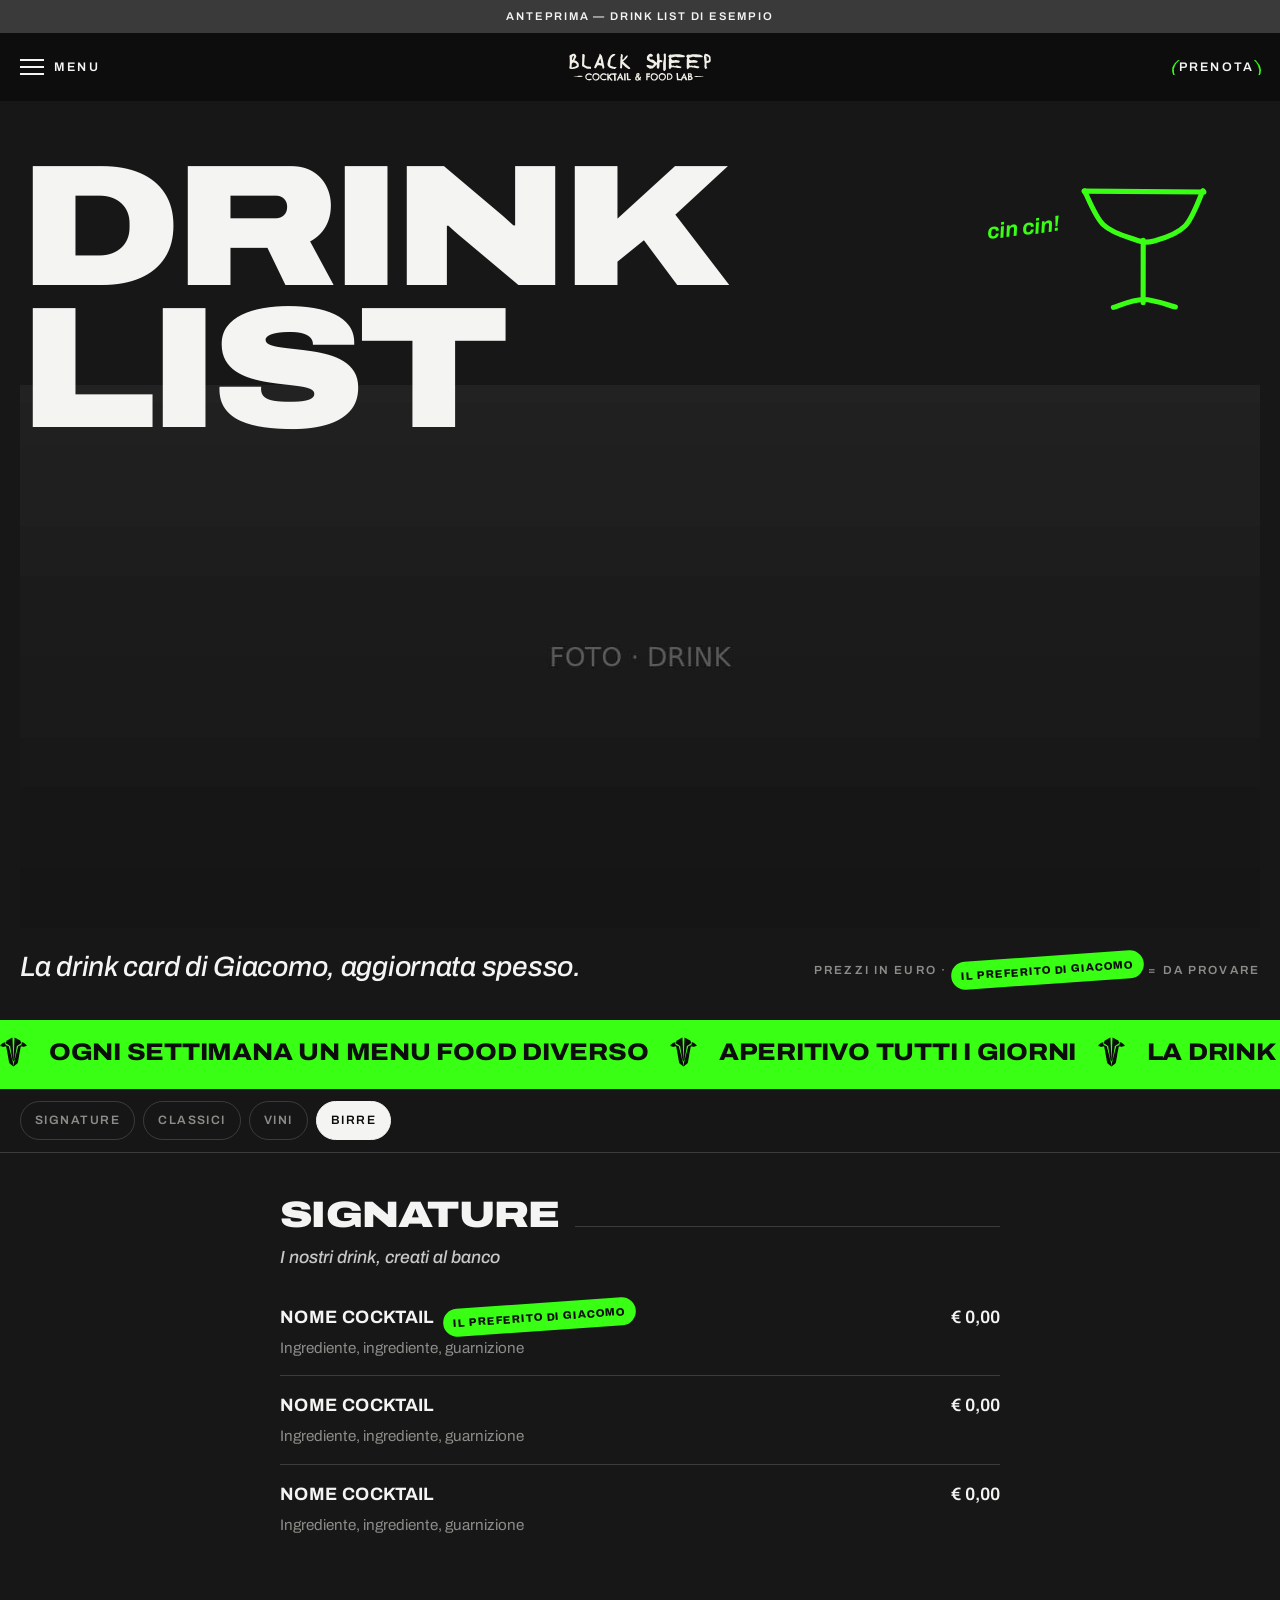
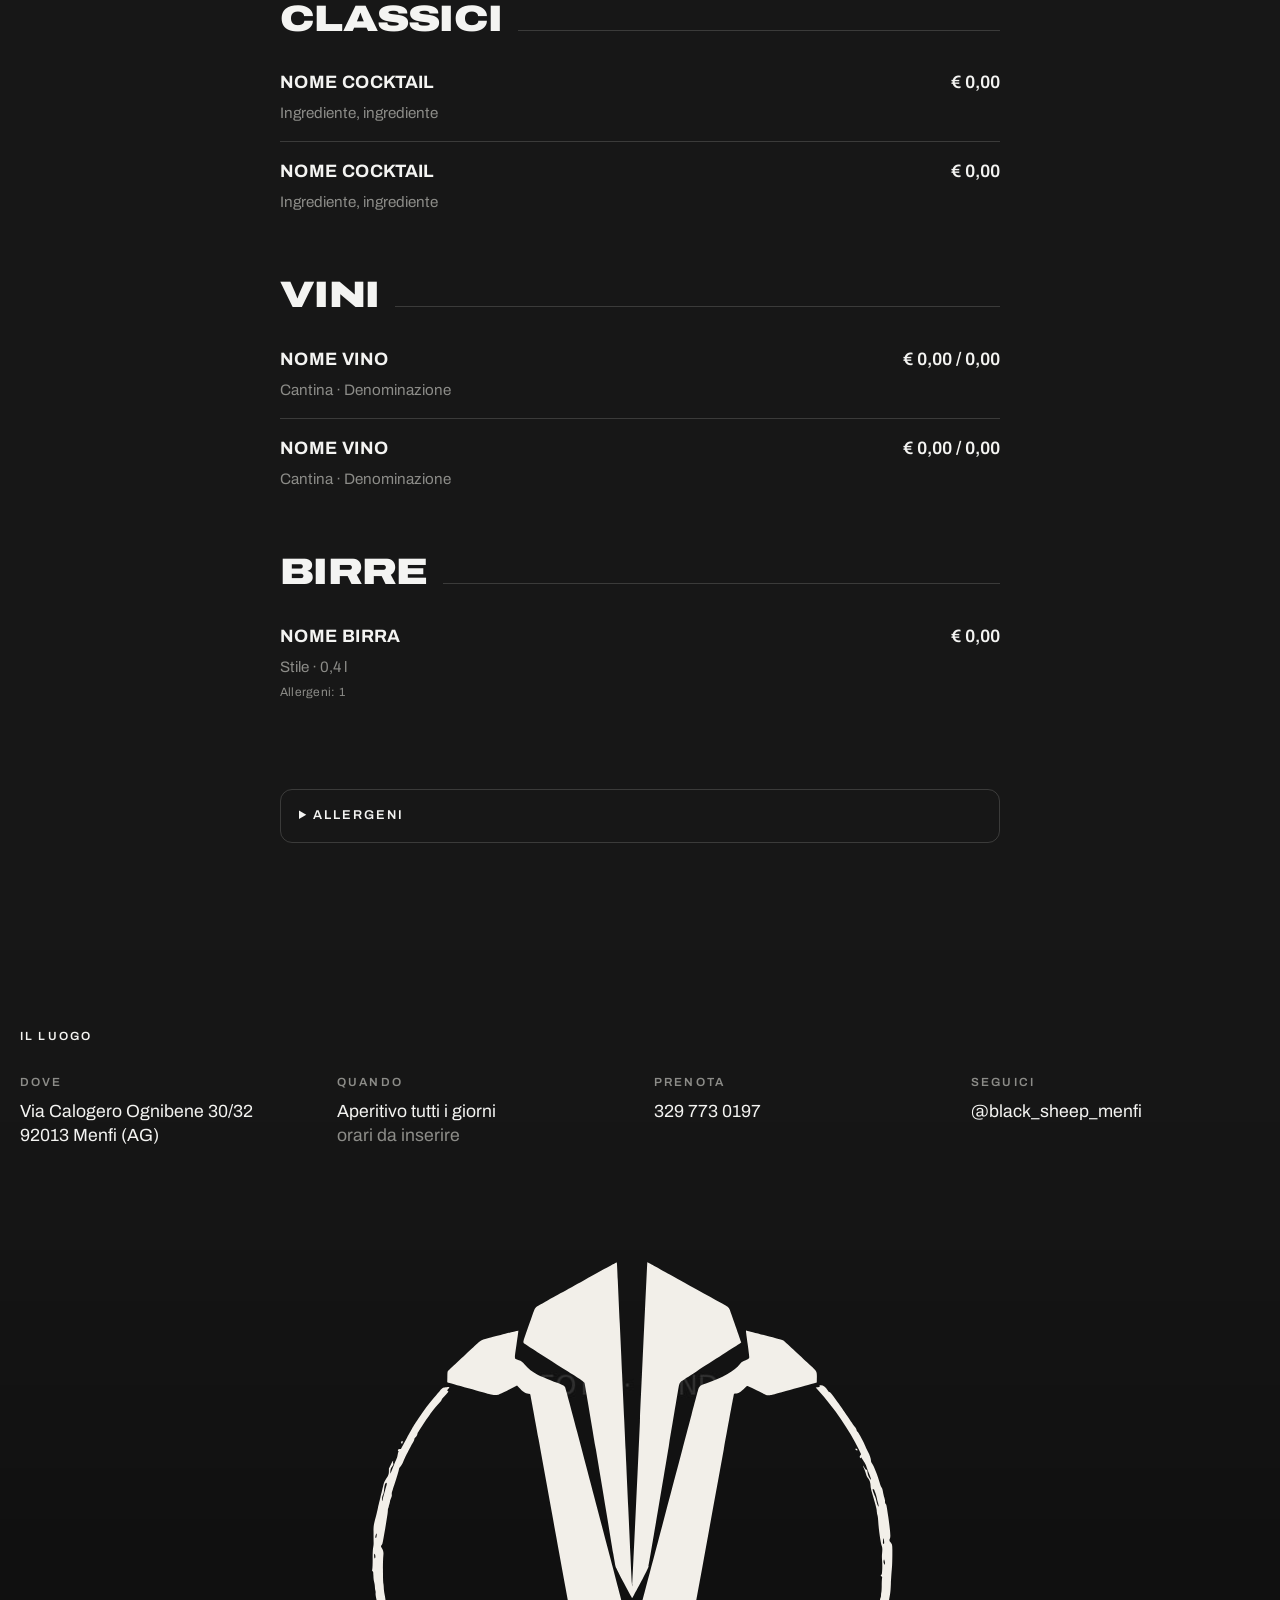
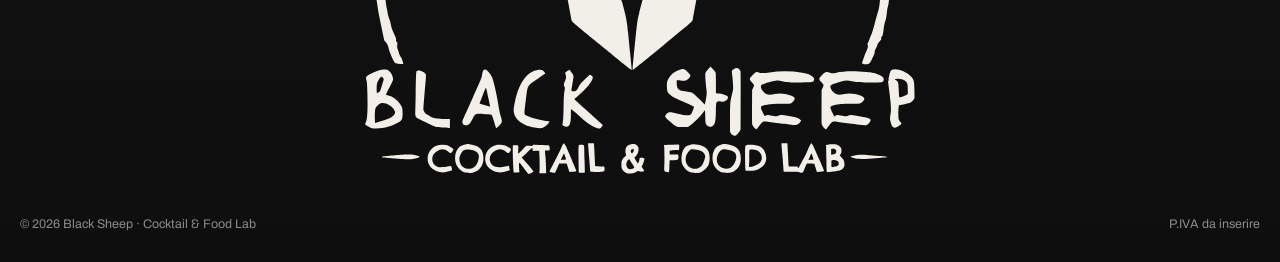
==== commit e5cc84d1: "Archi verde fluo, scarabocchi a mano, testi in movimento, niente serif Gli archi del logo diventano " ====
--- a/drink/index.html
+++ b/drink/index.html
@@ -13,6 +13,7 @@
   <link rel="apple-touch-icon" href="../assets/apple-touch-icon.png">
   <link rel="preload" href="../assets/fonts/archivo-variabile.woff2" as="font" type="font/woff2" crossorigin>
   <link rel="stylesheet" href="../style.css">
+  <script>document.documentElement.classList.add("js")</script>
 </head>
 <body class="page-drink">
   <p class="preview" id="preview" hidden>Anteprima — drink list di esempio</p>
@@ -42,15 +43,17 @@
 
   <main>
     <section class="dhead">
-      <div class="wrap">
+      <div class="wrap has-doodle">
         <h1 class="mega">Drink<br>list</h1>
+        <span data-doodle="coppa" style="width:clamp(70px,14vw,170px);height:clamp(70px,14vw,170px);right:4%;top:0"></span>
+        <p class="nota" style="right:clamp(70px,18vw,220px);top:clamp(20px,5vw,60px)">cin cin!</p>
         <img class="dhead__img" src="../assets/foto/drink.jpg" alt="">
         <div class="dhead__foot">
-          <p class="serif">La drink card di Giacomo, aggiornata spesso.</p>
-          <p class="label" style="color:var(--grigio)">Prezzi in euro</p>
+          <p class="voce">La drink card di Giacomo, aggiornata spesso.</p>
+          <p class="label" style="color:var(--grigio)">Prezzi in euro · <span class="sticker">Il preferito di Giacomo</span> = da provare</p>
         </div>
       </div>
-      <div class="band" data-items="Ogni settimana un menu food diverso|Aperitivo tutti i giorni|La drink card di Giacomo|Via Calogero Ognibene, Menfi" data-icon="../assets/logo-testa.svg">Ogni settimana un menu food diverso — Aperitivo tutti i giorni — La drink card di Giacomo</div>
+      <div class="band" data-items="Ogni settimana un menu food diverso|Aperitivo tutti i giorni|La drink card di Giacomo|Via Calogero Ognibene, Menfi">Ogni settimana un menu food diverso — Aperitivo tutti i giorni — La drink card di Giacomo</div>
     </section>
 
   <nav class="tabs" id="tabs" aria-label="Categorie del menù"></nav>
--- a/style.css
+++ b/style.css
@@ -1,6 +1,6 @@
 /* Font ospitati sul sito: nessuna richiesta a servizi esterni */
 @font-face { font-family: "Archivo"; font-weight: 100 900; font-stretch: 62% 125%; font-display: swap; src: url("assets/fonts/archivo-variabile.woff2") format("woff2"); }
-@font-face { font-family: "Instrument Serif"; font-style: italic; font-weight: 400; font-display: swap; src: url("assets/fonts/instrument-serif-latin-400-italic.woff2") format("woff2"); }
+@font-face { font-family: "Archivo"; font-style: italic; font-weight: 100 900; font-stretch: 62% 125%; font-display: swap; src: url("assets/fonts/archivo-variabile-corsivo.woff2") format("woff2"); }
 
 :root {
   --nero: #0d0d0d;
@@ -8,9 +8,9 @@
   --antracite-chiaro: #262626;
   --bianco: #f4f4f2;
   --grigio: #8c8c88;
+  --fluo: #39ff14;
   --linea: rgba(244, 244, 242, .16);
   --sans: "Archivo", "Helvetica Neue", Arial, sans-serif;
-  --serif: "Instrument Serif", Georgia, serif;
   --wrap: 1280px;
   --nav-h: 68px;
 }
@@ -44,21 +44,21 @@
   text-transform: uppercase;
 }
 .statement b { font-weight: 800; }
-.serif { margin: 0; font-family: var(--serif); font-style: italic; font-weight: 400; font-size: clamp(1.5rem, 2.6vw, 2.1rem); line-height: 1.15; }
+/* Una riga "parlata" per sezione: corsivo dello stesso bastone */
+.voce { margin: 0; font-style: italic; font-weight: 500; font-size: clamp(1.3rem, 2.2vw, 1.75rem); line-height: 1.2; letter-spacing: -.01em; }
 .label { margin: 0; font-weight: 600; font-size: .74rem; letter-spacing: .18em; text-transform: uppercase; }
 .text { font-size: clamp(1rem, 1.3vw, 1.12rem); line-height: 1.6; max-width: 44ch; color: rgba(244, 244, 242, .82); }
 .text p { margin: 0 0 1em; }
 
 /* ——— Gli archi del logo come segno a mano: racchiudono parole e pulsanti ——— */
-.arc { position: relative; display: inline-block; padding: .08em .5em; white-space: nowrap; text-decoration: none; }
+.arc { position: relative; display: inline-block; padding: 0 .45em; white-space: nowrap; text-decoration: none; }
 .arc::before {
   content: "";
   position: absolute;
-  inset: -.32em -.12em;
-  background: url("assets/archi-bianco.svg") center / 100% 100% no-repeat;
+  inset: -.12em -.06em;
+  background: url("assets/archi-fluo.svg") center / 100% 100% no-repeat;
   pointer-events: none;
 }
-.arc--nero::before { background-image: url("assets/archi.svg"); }
 a.arc { transition: transform .2s; }
 a.arc:hover { transform: rotate(-3deg); }
 
@@ -129,9 +129,9 @@
 .nav__foot { display: flex; flex-wrap: wrap; gap: 14px 40px; align-items: center; }
 
 /* ——— Fascia che scorre ——— */
-.band { overflow: hidden; background: var(--bianco); color: var(--nero); white-space: nowrap; padding: 14px 0; }
-.band__track { display: inline-flex; align-items: center; animation: band 40s linear infinite; }
-.band__item { display: inline-flex; align-items: center; gap: .9em; padding-right: .9em; font-weight: 800; font-stretch: 112%; font-size: clamp(1rem, 2.2vw, 1.5rem); letter-spacing: -.01em; text-transform: uppercase; }
+.band { overflow: hidden; background: var(--fluo); color: var(--nero); white-space: nowrap; padding: 14px 0; }
+.band__track { display: inline-flex; width: max-content; align-items: center; animation: band 40s linear infinite; }
+.band__item { flex: none; display: inline-flex; align-items: center; gap: .9em; padding-right: .9em; font-weight: 800; font-stretch: 112%; font-size: clamp(1rem, 2.2vw, 1.5rem); letter-spacing: -.01em; text-transform: uppercase; }
 .band__item img { height: 1.25em; width: auto; }
 @keyframes band { to { transform: translateX(-50%); } }
 @media (prefers-reduced-motion: reduce) { .band__track { animation: none; } html { scroll-behavior: auto; } }
@@ -150,7 +150,7 @@
 
 .intro { display: grid; gap: 48px; }
 @media (min-width: 900px) { .intro { grid-template-columns: 1.25fr 1fr; gap: 64px; } .intro__side { align-self: end; text-align: right; } }
-.intro .serif { margin: 34px 0 14px; }
+.intro .voce { margin: 34px 0 14px; }
 
 .trio { display: grid; gap: 20px; margin-top: clamp(64px, 9vw, 110px); }
 @media (min-width: 760px) { .trio { grid-template-columns: repeat(3, 1fr); gap: 24px; } .trio figure:nth-child(2) { margin-top: 64px; } }
@@ -167,7 +167,7 @@
 .story__head { margin-bottom: clamp(40px, 6vw, 72px); }
 .story__body { display: grid; gap: 40px; }
 @media (min-width: 900px) { .story__body { grid-template-columns: 1fr 1fr; gap: 64px; } }
-.story__body .serif { margin-bottom: 14px; }
+.story__body .voce { margin-bottom: 14px; }
 
 .people { display: grid; gap: 20px; margin-top: clamp(64px, 9vw, 110px); }
 @media (min-width: 760px) { .people { grid-template-columns: 1fr 1fr; gap: 24px; } .people figure:nth-child(2) { margin-top: 96px; } }
@@ -237,7 +237,7 @@
 .cat { padding: 44px 0 4px; }
 .cat__title { margin: 0; display: flex; align-items: baseline; gap: 16px; font-weight: 900; font-stretch: 125%; font-size: clamp(1.6rem, 5vw, 2.3rem); line-height: 1; letter-spacing: -.02em; text-transform: uppercase; }
 .cat__title::after { content: ""; flex: 1; height: 1px; background: var(--linea); }
-.cat__note { margin: 10px 0 0; font-family: var(--serif); font-style: italic; font-size: 1.25rem; color: rgba(244, 244, 242, .8); }
+.cat__note { margin: 10px 0 0; font-style: italic; font-weight: 500; font-size: 1.1rem; color: rgba(244, 244, 242, .8); }
 .items { list-style: none; margin: 16px 0 0; padding: 0; }
 .item { padding: 16px 0; border-bottom: 1px solid var(--linea); }
 .item:last-child { border-bottom: 0; }
@@ -257,3 +257,52 @@
 .allergeni ol { margin: 0 0 16px; padding-left: 22px; columns: 2; column-gap: 24px; }
 .allergeni li { break-inside: avoid; margin-bottom: 4px; }
 @media (max-width: 360px) { .allergeni ol { columns: 1; } }
+
+/* ——— Scarabocchi a mano (verde fluo) e note scritte ——— */
+.has-doodle { position: relative; }
+.doodle { position: absolute; z-index: 3; color: var(--fluo); pointer-events: none; }
+.doodle svg { display: block; width: 100%; height: 100%; overflow: visible; }
+.nota {
+  position: absolute;
+  z-index: 3;
+  margin: 0;
+  color: var(--fluo);
+  font-style: italic;
+  font-weight: 700;
+  font-size: clamp(1rem, 1.8vw, 1.35rem);
+  line-height: 1.05;
+  transform: rotate(-7deg);
+  white-space: nowrap;
+  pointer-events: none;
+}
+.sticker {
+  display: inline-block;
+  padding: 6px 10px 5px;
+  border-radius: 999px;
+  background: var(--fluo);
+  color: var(--nero);
+  font-weight: 800;
+  font-size: .68rem;
+  letter-spacing: .08em;
+  text-transform: uppercase;
+  transform: rotate(-4deg);
+  white-space: nowrap;
+}
+.item__head .sticker { margin-left: 8px; vertical-align: 2px; }
+
+/* ——— Movimento: testi che entrano, scarabocchi che si disegnano ——— */
+.js [data-reveal] { opacity: 0; transform: translateY(28px); transition: opacity .8s ease, transform .8s cubic-bezier(.2, .7, .2, 1); }
+.js [data-reveal].in { opacity: 1; transform: none; }
+.mega .riga { display: block; overflow: hidden; padding-bottom: .06em; margin-bottom: -.06em; }
+.mega .riga > span { display: block; }
+.js .mega .riga > span { transform: translateY(105%); transition: transform .9s cubic-bezier(.2, .7, .2, 1); }
+.js .mega.in .riga > span { transform: none; }
+.js .mega.in .riga:nth-child(2) > span { transition-delay: .08s; }
+.js .mega.in .riga:nth-child(3) > span { transition-delay: .16s; }
+.js .nota { opacity: 0; transition: opacity .5s ease .6s; }
+.js .nota.in { opacity: 1; }
+.js .hero__logo { opacity: 0; transform: scale(.94); animation: entra 1.2s cubic-bezier(.2, .7, .2, 1) .15s forwards; }
+@keyframes entra { to { opacity: 1; transform: none; } }
+@media (prefers-reduced-motion: reduce) {
+  .js [data-reveal], .js .mega .riga > span, .js .nota, .js .hero__logo { opacity: 1; transform: none; transition: none; animation: none; }
+}
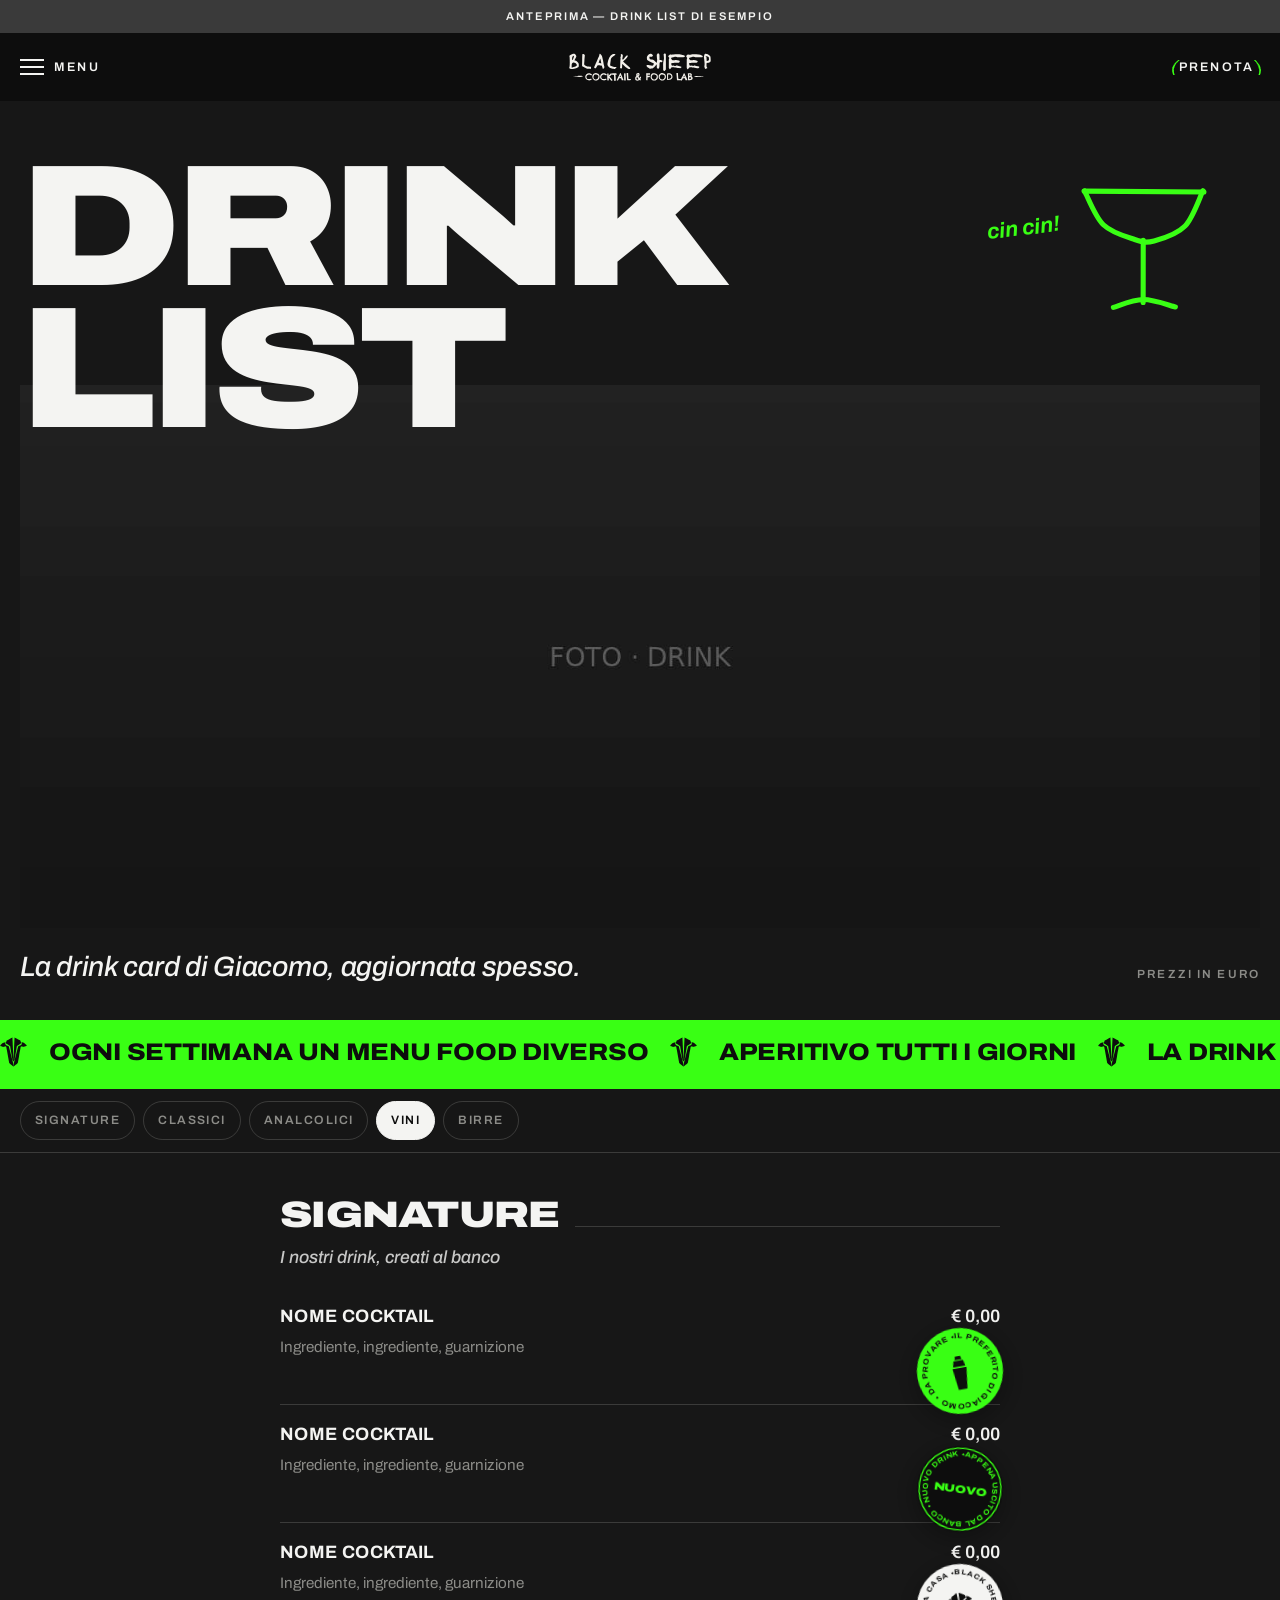
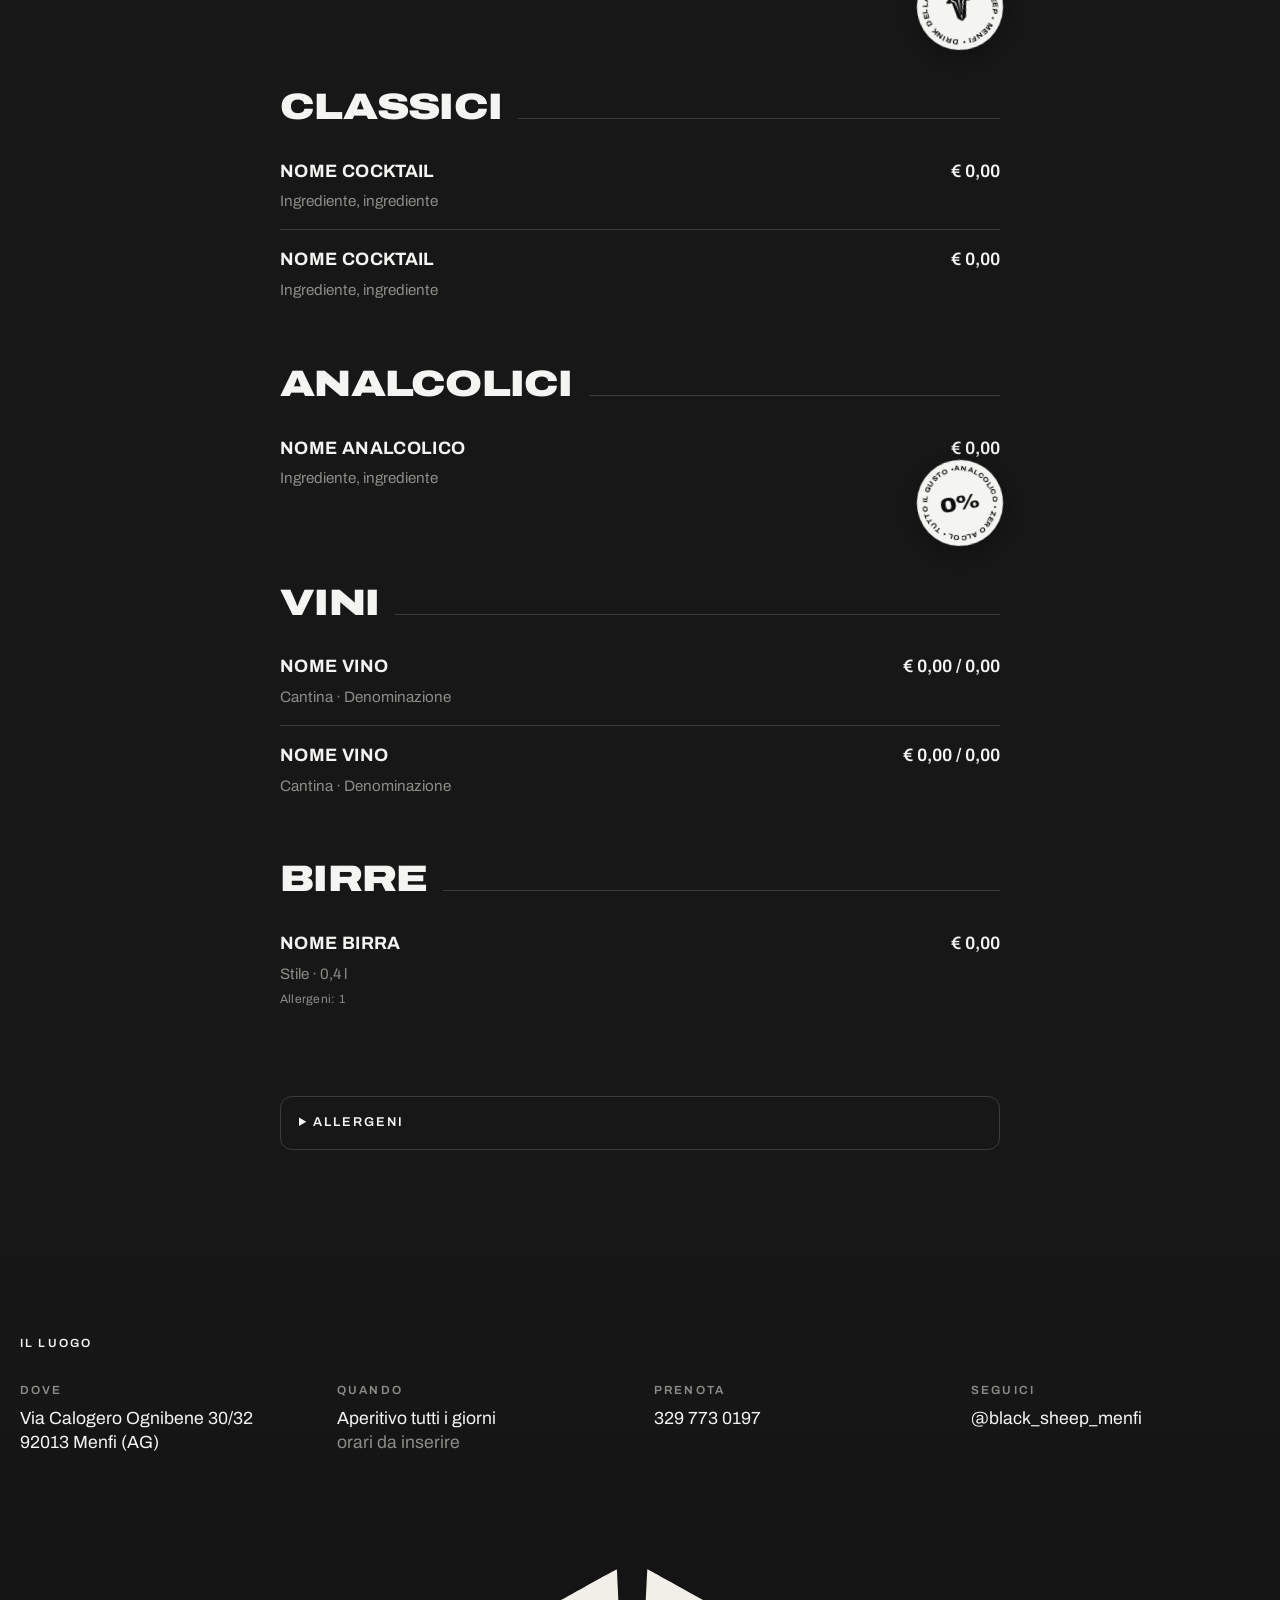
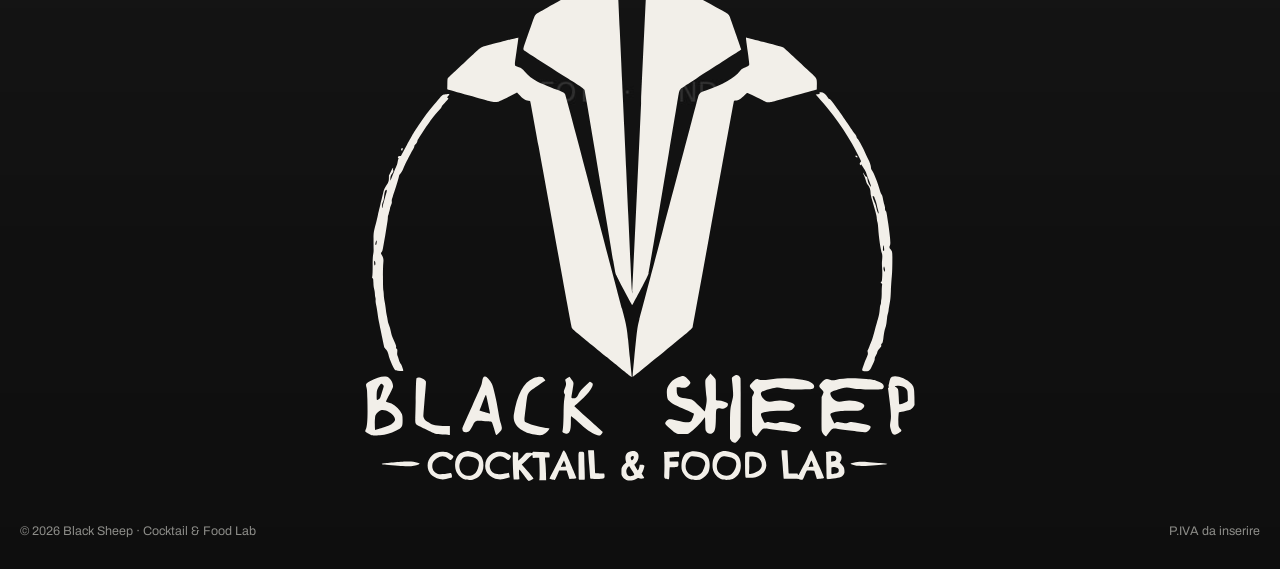
==== commit 6e40eb61: "Pin tondi con la scritta in cerchio: 100% siciliano in home, etichette nella drink list La Sicilia (" ====
--- a/drink/index.html
+++ b/drink/index.html
@@ -50,7 +50,7 @@
         <img class="dhead__img" src="../assets/foto/drink.jpg" alt="">
         <div class="dhead__foot">
           <p class="voce">La drink card di Giacomo, aggiornata spesso.</p>
-          <p class="label" style="color:var(--grigio)">Prezzi in euro · <span class="sticker">Il preferito di Giacomo</span> = da provare</p>
+          <p class="label" style="color:var(--grigio)">Prezzi in euro</p>
         </div>
       </div>
       <div class="band" data-items="Ogni settimana un menu food diverso|Aperitivo tutti i giorni|La drink card di Giacomo|Via Calogero Ognibene, Menfi">Ogni settimana un menu food diverso — Aperitivo tutti i giorni — La drink card di Giacomo</div>
--- a/style.css
+++ b/style.css
@@ -275,20 +275,19 @@
   white-space: nowrap;
   pointer-events: none;
 }
-.sticker {
-  display: inline-block;
-  padding: 6px 10px 5px;
-  border-radius: 999px;
-  background: var(--fluo);
-  color: var(--nero);
-  font-weight: 800;
-  font-size: .68rem;
-  letter-spacing: .08em;
-  text-transform: uppercase;
-  transform: rotate(-4deg);
-  white-space: nowrap;
-}
-.item__head .sticker { margin-left: 8px; vertical-align: 2px; }
+/* Pin tondi con la scritta in cerchio */
+.pin-box { display: block; }
+.pin-box svg { display: block; width: 100%; height: auto; filter: drop-shadow(0 6px 14px rgba(0, 0, 0, .35)); }
+.pin__anello { transform-box: view-box; transform-origin: 50% 50%; }
+.pin-ancora { position: relative; z-index: 5; height: 0; }
+.pin-gira { position: absolute; right: 5%; top: calc(-1 * clamp(70px, 9vw, 130px)); width: clamp(120px, 15vw, 200px); transform: rotate(-8deg); }
+@media (max-width: 759px) { .hero__inner { padding-bottom: 104px; } }
+.pin-gira .pin__anello { animation: gira 18s linear infinite; }
+@keyframes gira { to { transform: rotate(360deg); } }
+.item--pin { position: relative; min-height: 118px; }
+.item--pin .item__desc, .item--pin .item__all { max-width: calc(100% - 100px); }
+.item__pin { position: absolute; right: -4px; top: 40px; width: 88px; transform: rotate(-10deg); }
+.item--pin:nth-child(even) .item__pin { transform: rotate(8deg); }
 
 /* ——— Movimento: testi che entrano, scarabocchi che si disegnano ——— */
 .js [data-reveal] { opacity: 0; transform: translateY(28px); transition: opacity .8s ease, transform .8s cubic-bezier(.2, .7, .2, 1); }
@@ -305,4 +304,5 @@
 @keyframes entra { to { opacity: 1; transform: none; } }
 @media (prefers-reduced-motion: reduce) {
   .js [data-reveal], .js .mega .riga > span, .js .nota, .js .hero__logo { opacity: 1; transform: none; transition: none; animation: none; }
-}
+  .pin-gira .pin__anello { animation: none; }
+}
